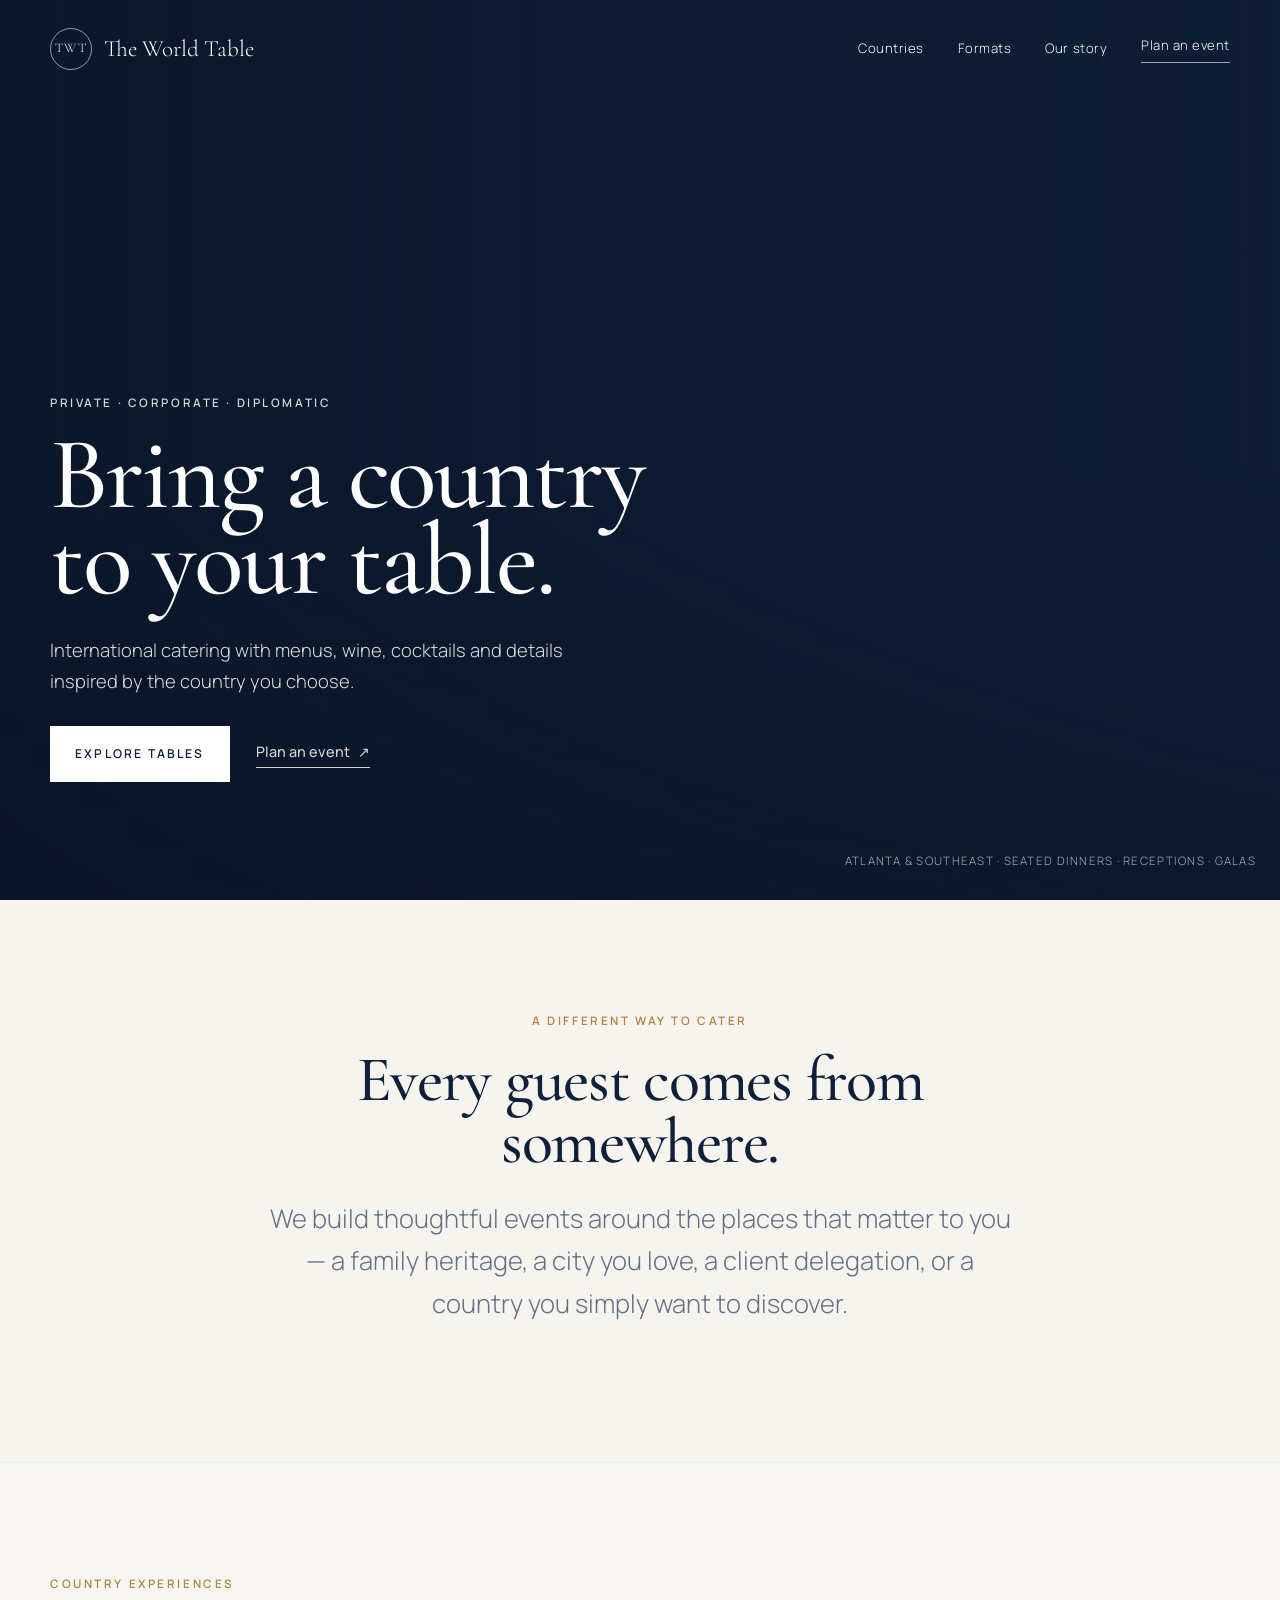
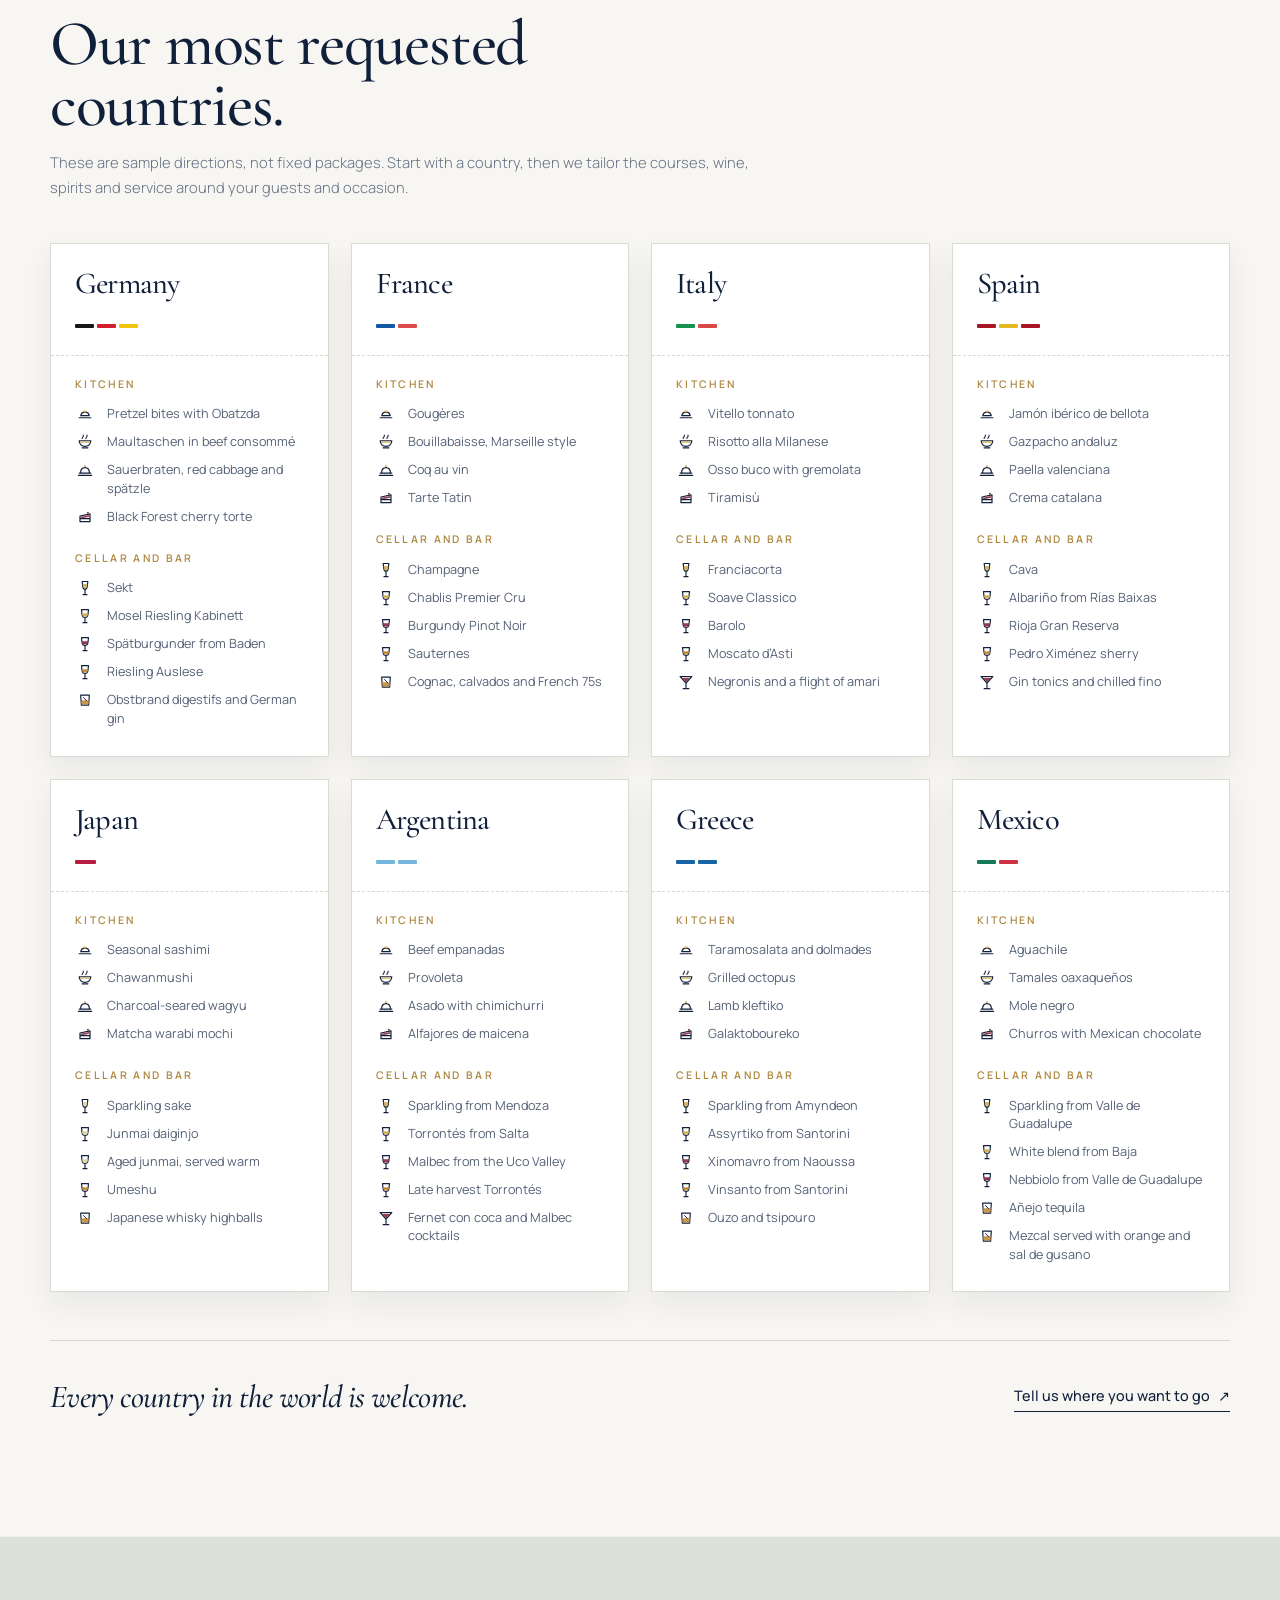
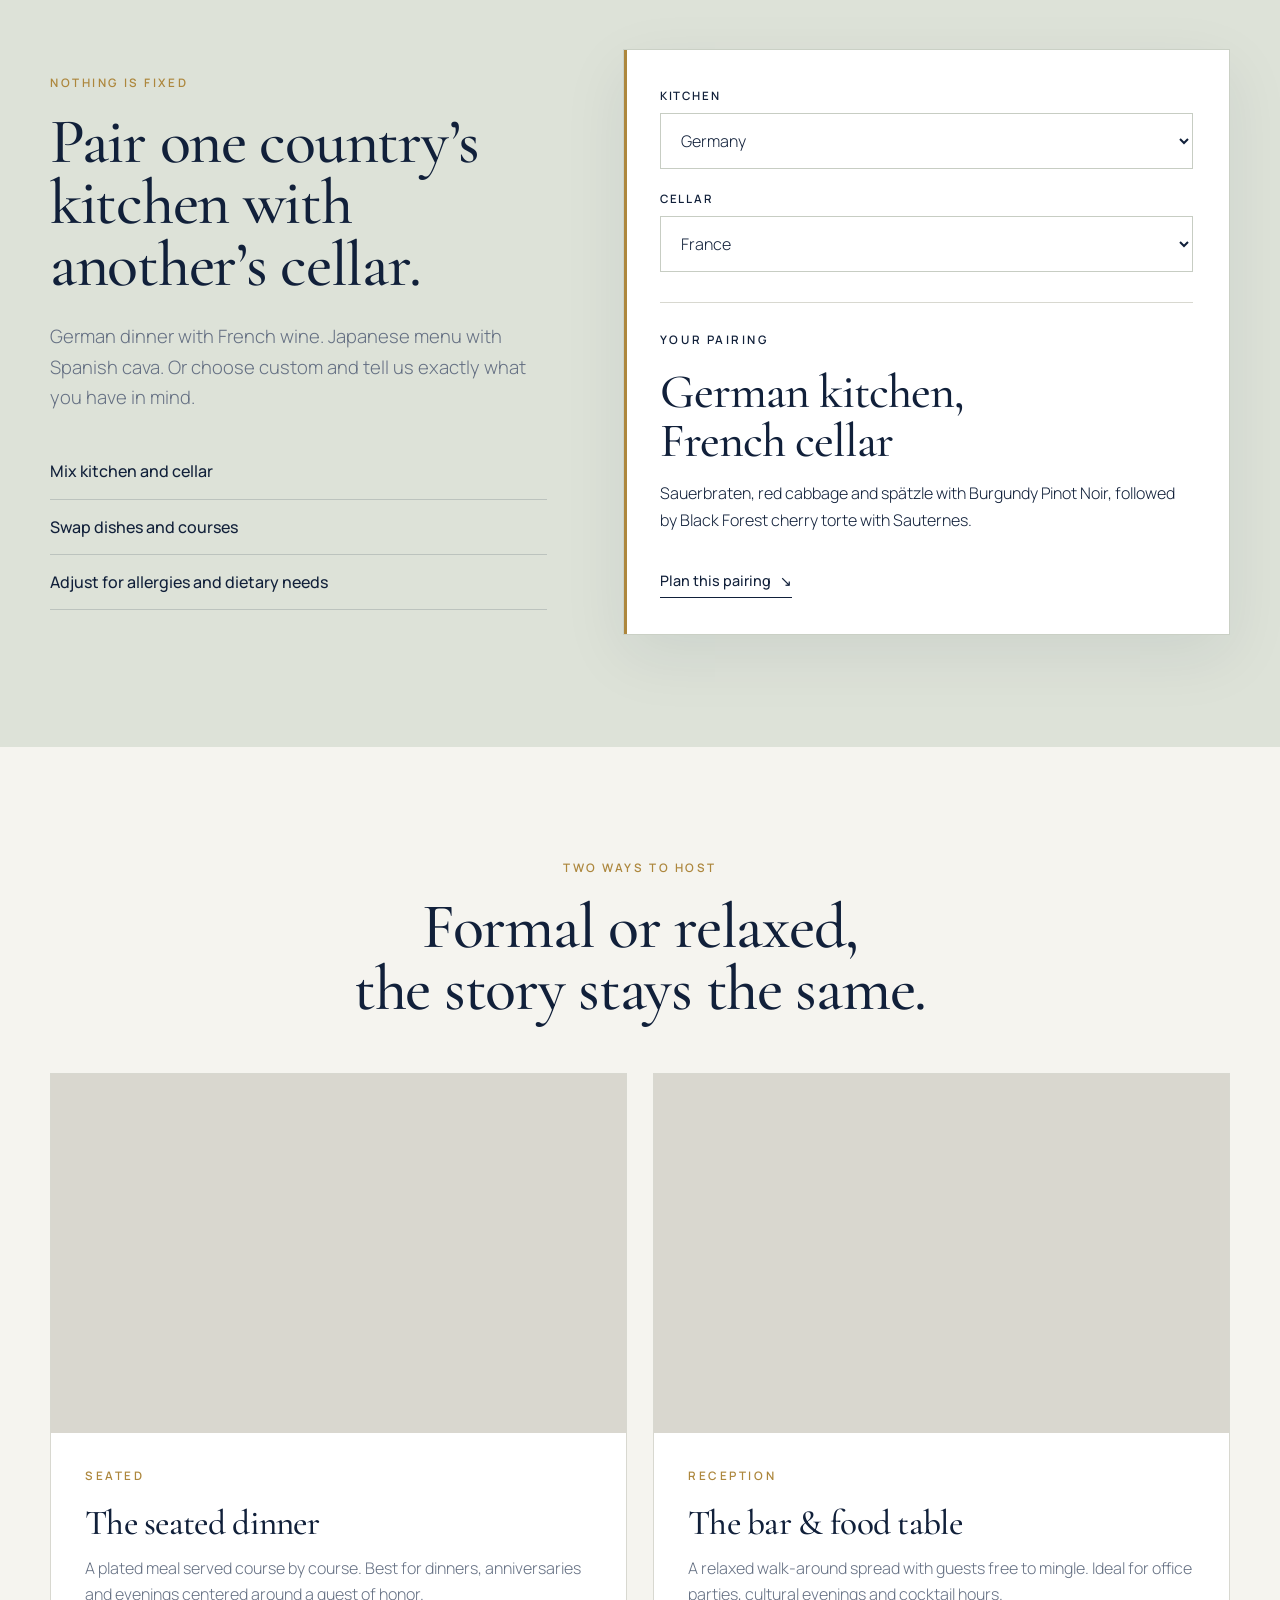
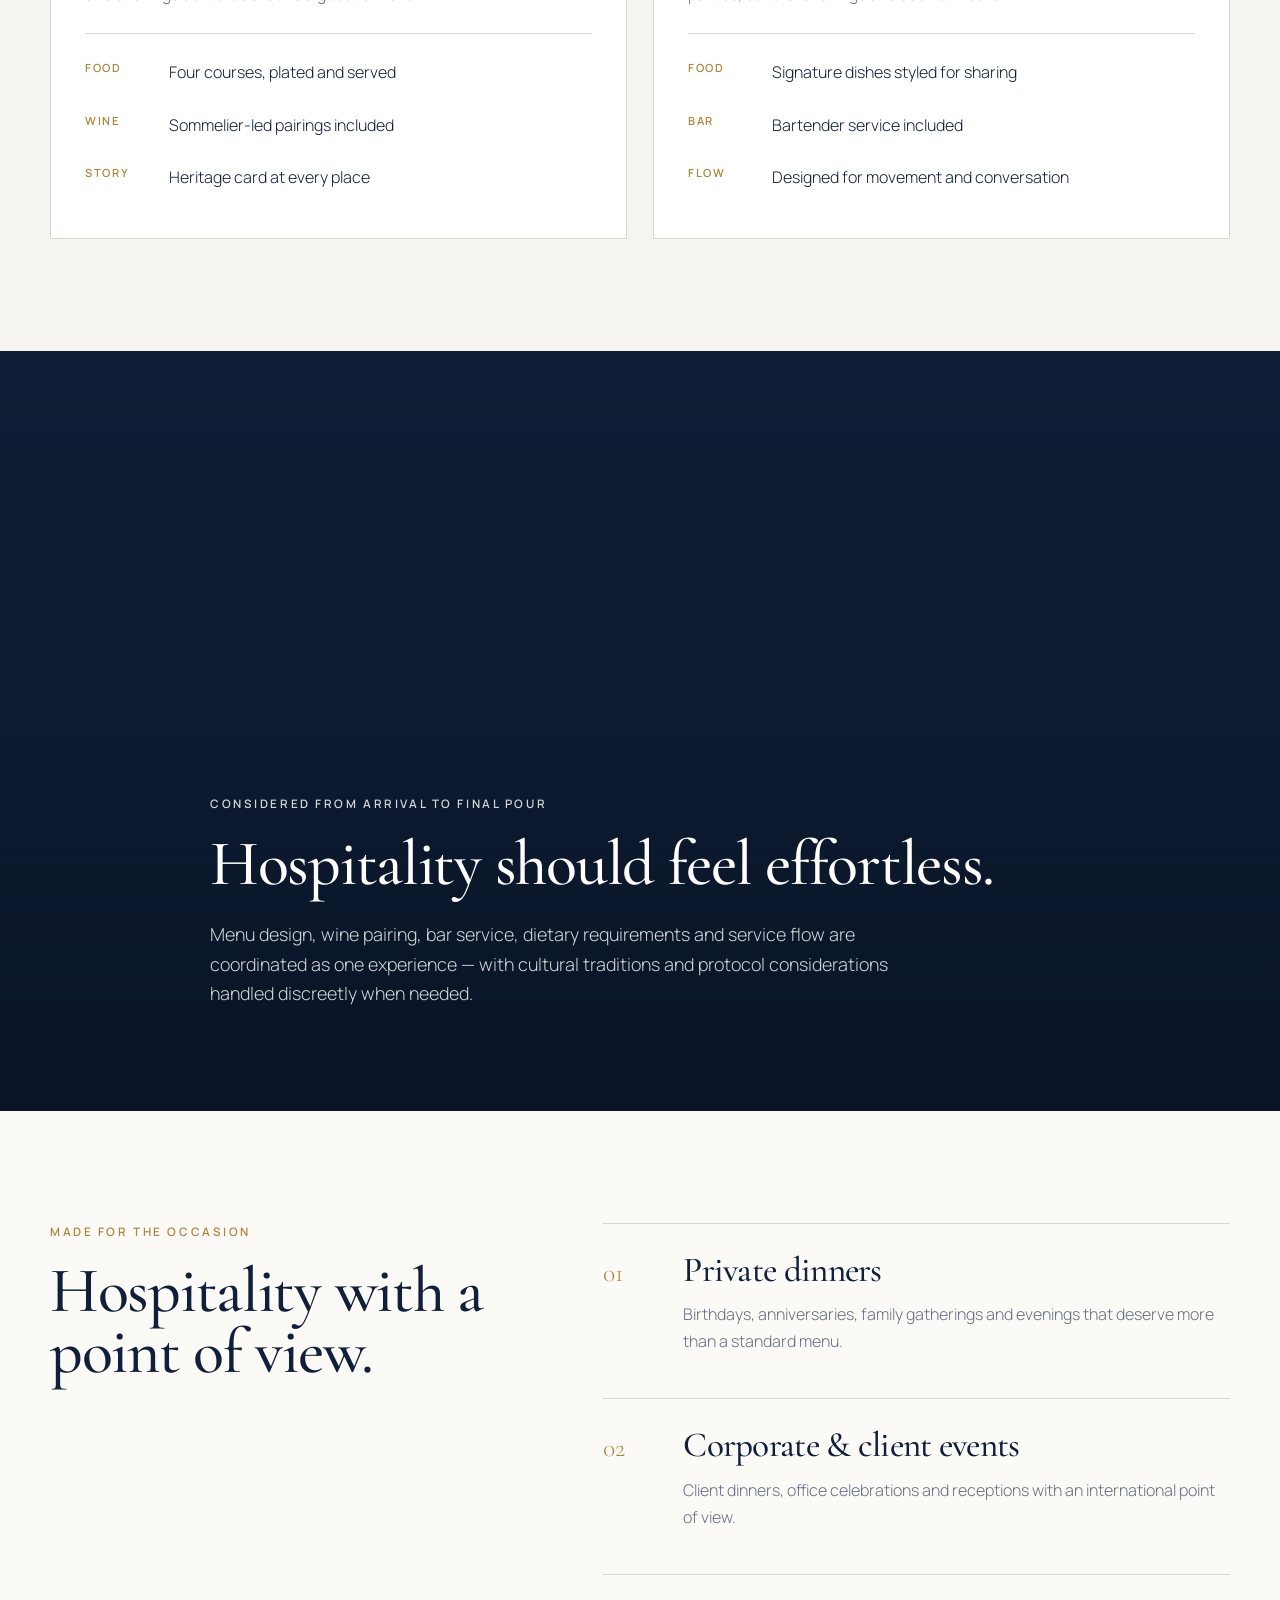
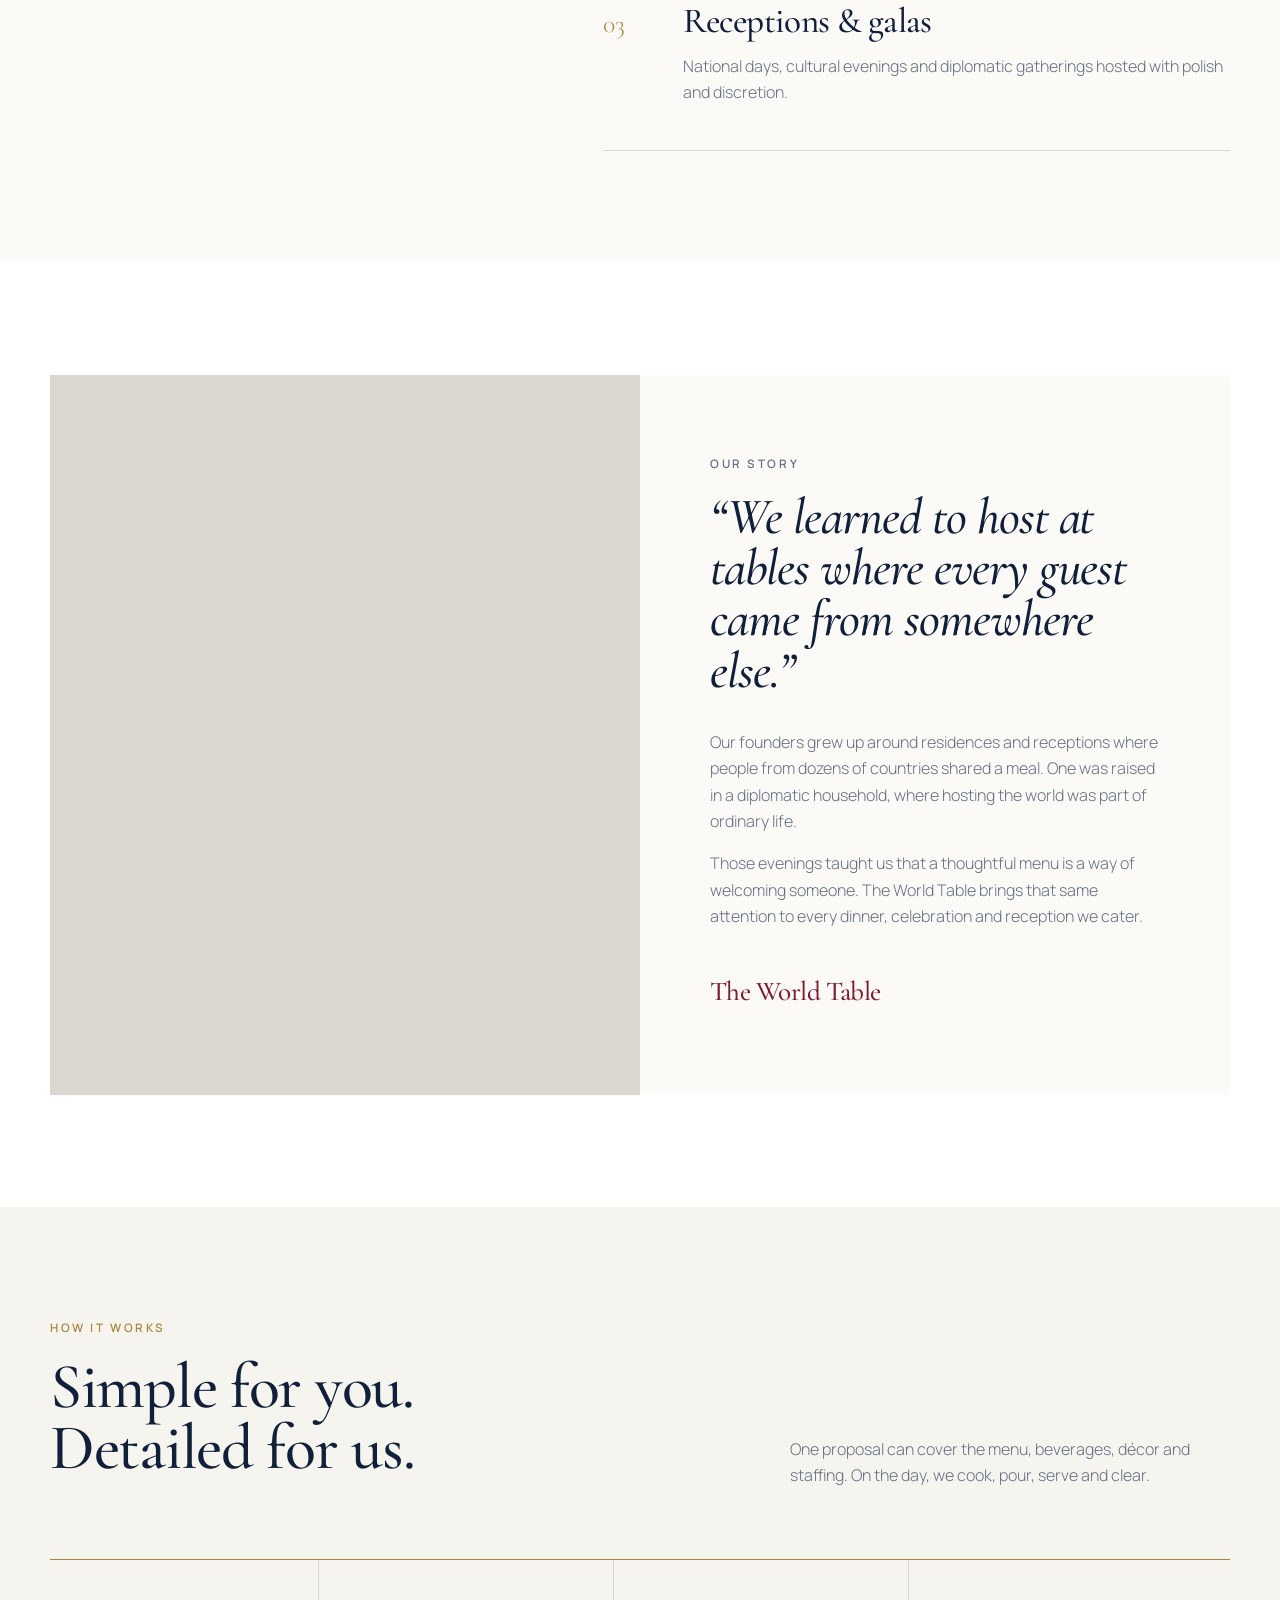
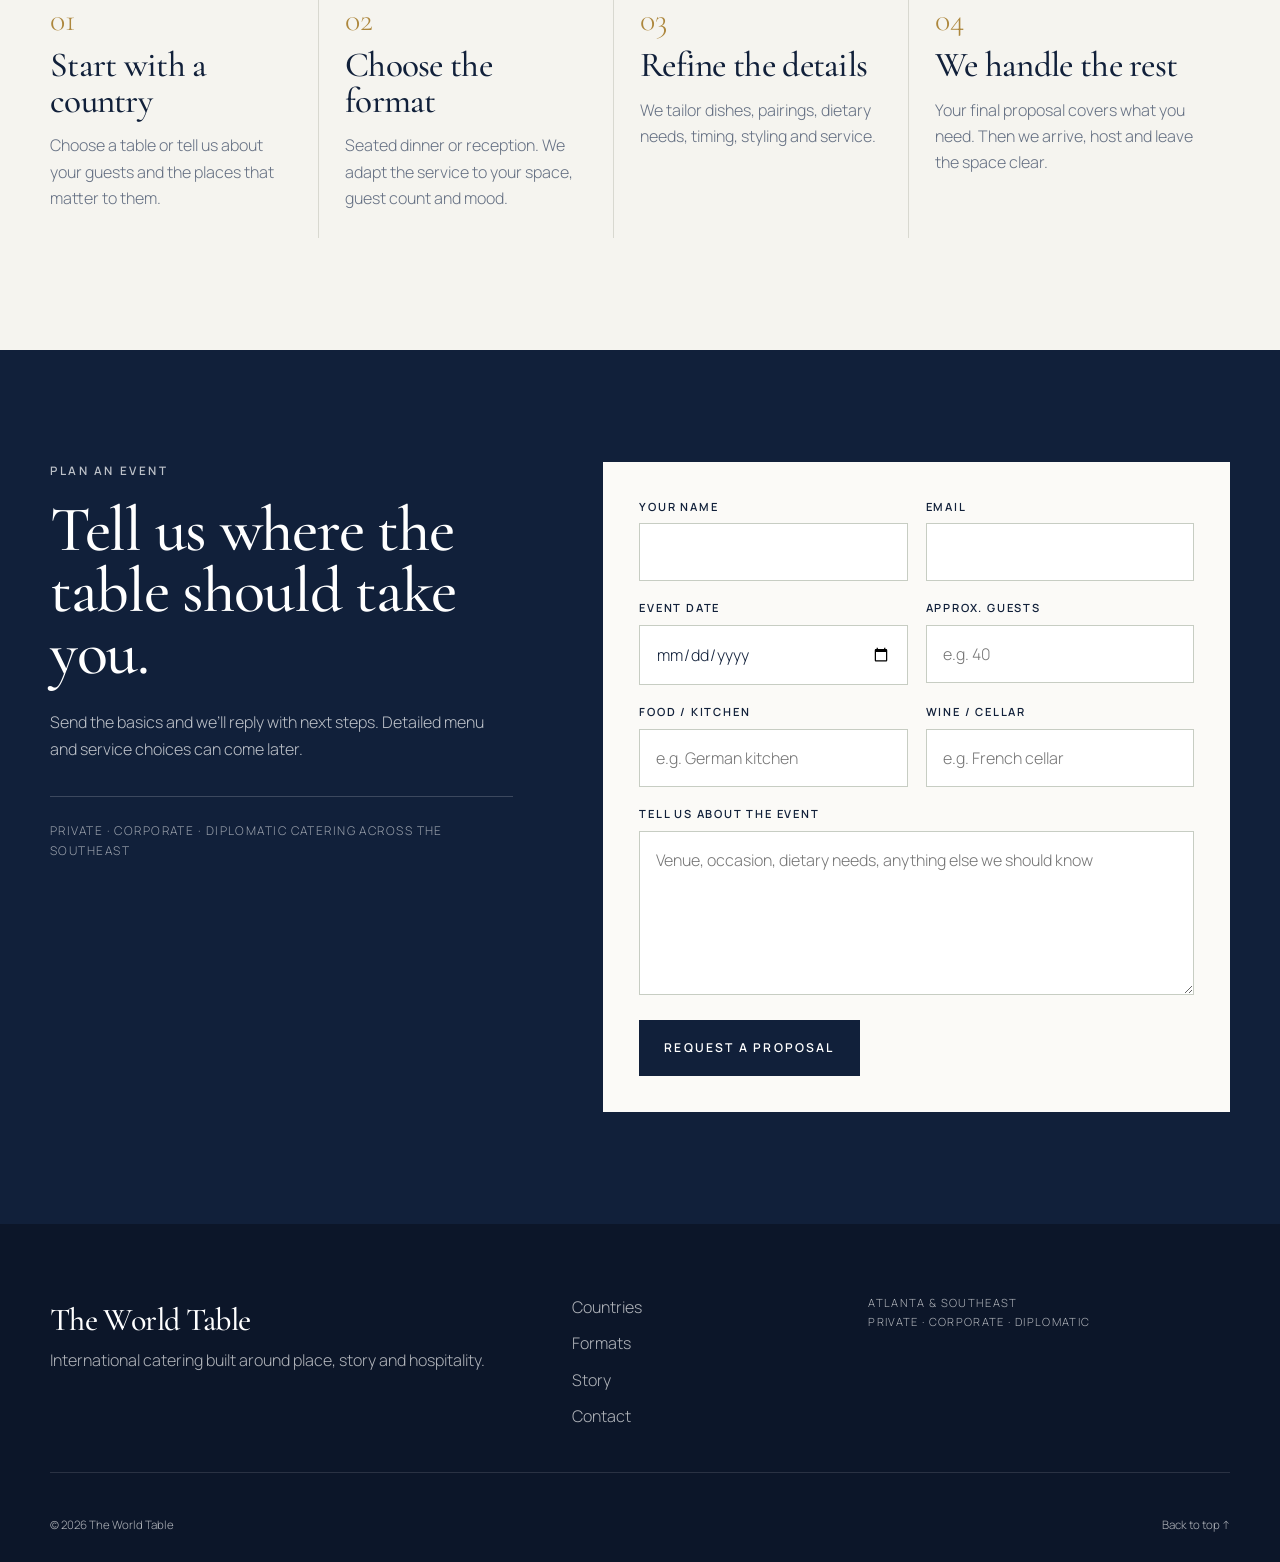
==== index_v6.html @ eff22a65 "Add files via upload" ====
<!doctype html>
<html lang="en">
<head>
  <meta charset="utf-8" />
  <meta name="viewport" content="width=device-width, initial-scale=1" />
  <meta name="description" content="The World Table — private, corporate and diplomatic catering inspired by countries around the world." />
  <title>The World Table — International Catering</title>
  <!-- Build: v6 -->
  <link rel="preconnect" href="https://fonts.googleapis.com">
  <link rel="preconnect" href="https://fonts.gstatic.com" crossorigin>
  <link href="https://fonts.googleapis.com/css2?family=Cormorant+Garamond:ital,wght@0,500;0,600;1,500&family=Manrope:wght@300;400;500;600&display=swap" rel="stylesheet">
  <link rel="stylesheet" href="styles_v6.css" />
</head>
<body>

  <svg class="icon-sprite" aria-hidden="true" focusable="false">
    <symbol id="icon-starter" viewBox="0 0 24 24">
      <path d="M5 16.5h14M7 14c.3-2.6 2.2-4.3 5-4.3s4.7 1.7 5 4.3H7Z" fill="none" stroke="currentColor" stroke-width="1.45" stroke-linecap="round" stroke-linejoin="round"/>
      <ellipse cx="12" cy="9" rx="2.2" ry="1.25" fill="var(--icon-accent,#c29a45)" stroke="none"/>
    </symbol>
    <symbol id="icon-bowl" viewBox="0 0 24 24">
      <path d="M5 10.5h14c-.4 4-3.2 6.7-7 6.7s-6.6-2.7-7-6.7ZM8.5 19h7" fill="none" stroke="currentColor" stroke-width="1.45" stroke-linecap="round" stroke-linejoin="round"/>
      <path d="M8.5 7.7c0-1 .8-1.5 1.25-2.15.45-.64.5-1.16.2-1.85M13 7.7c0-1 .8-1.5 1.25-2.15.45-.64.5-1.16.2-1.85" fill="none" stroke="currentColor" stroke-width="1.25" stroke-linecap="round"/>
      <path d="M6.3 11.2h11.4c-.22.8-.54 1.5-.94 2.08H7.24c-.4-.58-.72-1.28-.94-2.08Z" fill="var(--icon-accent,#d8b55b)" stroke="none" opacity=".72"/>
    </symbol>
    <symbol id="icon-cloche" viewBox="0 0 24 24">
      <path d="M5 15.7h14M6.7 15.7c0-3.9 2.1-6.6 5.3-6.6s5.3 2.7 5.3 6.6M4 18.4h16" fill="none" stroke="currentColor" stroke-width="1.45" stroke-linecap="round" stroke-linejoin="round"/>
      <circle cx="12" cy="7.1" r="1.15" fill="var(--icon-accent,#c29a45)" stroke="none"/>
    </symbol>
    <symbol id="icon-dessert" viewBox="0 0 24 24">
      <path d="M6 10.8 18 8.3v9.3H6v-6.8ZM6 14h12" fill="none" stroke="currentColor" stroke-width="1.45" stroke-linejoin="round"/>
      <path d="M7.2 11.7 16.8 9.7v2.1l-9.6 1.9v-2Z" fill="var(--icon-accent,#a8253d)" stroke="none" opacity=".9"/>
      <circle cx="15.5" cy="6.9" r="1.15" fill="var(--icon-accent,#a8253d)" stroke="none"/>
    </symbol>
    <symbol id="icon-flute" viewBox="0 0 24 24">
      <path d="M8.6 4.2h6.8l-.75 6.2c-.22 2-1.12 3.1-2.65 3.1s-2.43-1.1-2.65-3.1l-.75-6.2ZM12 13.5v5M9.6 20h4.8" fill="none" stroke="currentColor" stroke-width="1.4" stroke-linecap="round" stroke-linejoin="round"/>
      <path d="M9.2 7.2h5.6l-.42 3.1c-.18 1.35-.91 2.1-2.38 2.1s-2.2-.75-2.38-2.1l-.42-3.1Z" fill="var(--icon-accent,#ddb64e)" stroke="none" opacity=".9"/>
    </symbol>
    <symbol id="icon-wine" viewBox="0 0 24 24">
      <path d="M7.8 4.3h8.4l-.65 5.85c-.27 2.35-1.4 3.65-3.55 3.65s-3.28-1.3-3.55-3.65L7.8 4.3ZM12 13.8v5M9.6 20h4.8" fill="none" stroke="currentColor" stroke-width="1.4" stroke-linecap="round" stroke-linejoin="round"/>
      <path d="M8.5 8.8h7l-.15 1.32c-.2 1.74-1.02 2.62-3.35 2.62s-3.15-.88-3.35-2.62L8.5 8.8Z" fill="var(--icon-accent,#8a263d)" stroke="none" opacity=".93"/>
    </symbol>
    <symbol id="icon-cocktail" viewBox="0 0 24 24">
      <path d="M5 5.4h14l-7 7.8-7-7.8ZM12 13.2v5.4M8.6 20h6.8" fill="none" stroke="currentColor" stroke-width="1.4" stroke-linecap="round" stroke-linejoin="round"/>
      <path d="M7.4 7h9.2L12 12.05 7.4 7Z" fill="var(--icon-accent,#b54a34)" stroke="none" opacity=".9"/>
    </symbol>
    <symbol id="icon-tumbler" viewBox="0 0 24 24">
      <path d="M6.8 6.2h10.4l-.85 12H7.65l-.85-12Z" fill="none" stroke="currentColor" stroke-width="1.4" stroke-linejoin="round"/>
      <path d="M7.35 12.2h9.3l-.42 5.05H7.77l-.42-5.05Z" fill="var(--icon-accent,#bf7d2b)" stroke="none" opacity=".88"/>
      <path d="m10.2 9 3.8 4" fill="none" stroke="currentColor" stroke-width="1.1" stroke-linecap="round"/>
    </symbol>
  </svg>
  <header class="site-header" id="top">
    <a class="brand" href="#top" aria-label="The World Table home">
      <span class="brand-mark">TWT</span>
      <span class="brand-name">The World Table</span>
    </a>
    <button class="menu-toggle" aria-expanded="false" aria-controls="site-nav" aria-label="Open menu">
      <span></span><span></span>
    </button>
    <nav class="site-nav" id="site-nav">
      <a href="#experiences">Countries</a>
      <a href="#formats">Formats</a>
      <a href="#story">Our story</a>
      <a class="nav-cta" href="#inquire">Plan an event</a>
    </nav>
  </header>

  <main>
    <section class="hero">
      <div class="hero-media" role="img" aria-label="Elegant dinner table set for a private event"></div>
      <div class="hero-overlay"></div>
      <div class="hero-content container">
        <p class="eyebrow light">Private · Corporate · Diplomatic</p>
        <h1>Bring a country<br>to your table.</h1>
        <p class="hero-copy">International catering with menus, wine, cocktails and details inspired by the country you choose.</p>
        <div class="hero-actions">
          <a class="btn btn-light" href="#experiences">Explore tables</a>
          <a class="text-link light" href="#inquire">Plan an event <span>↗</span></a>
        </div>
      </div>
      <div class="hero-foot">Atlanta & Southeast · Seated dinners · Receptions · Galas</div>
    </section>

    <section class="intro section container narrow">
      <p class="kicker">A different way to cater</p>
      <h2>Every guest comes from somewhere.</h2>
      <p class="lead">We build thoughtful events around the places that matter to you — a family heritage, a city you love, a client delegation, or a country you simply want to discover.</p>
    </section>

    <section class="experiences section country-showcase" id="experiences">
      <div class="container country-menu-heading">
        <div>
          <p class="kicker">Country experiences</p>
          <h2>Our most requested countries.</h2>
          <p class="country-menu-intro">These are sample directions, not fixed packages. Start with a country, then we tailor the courses, wine, spirits and service around your guests and occasion.</p>
        </div>
      </div>

      <div class="country-scroll-hint container" aria-hidden="true">Swipe to explore sample tables <span>→</span></div>

      <div class="country-menu-grid">
        <article class="country-menu-card" data-country="Germany" role="button" tabindex="0" aria-label="Use Germany as the starting country">
          <header class="country-card-head">
            <h3>Germany</h3>
            <span class="flag-pips flag-germany" aria-hidden="true"><i></i><i></i><i></i></span>
          </header>
          <div class="country-card-body">
            <div class="menu-group">
              <p class="menu-label">Kitchen</p>
              <ul><li><svg class="menu-icon tone-gold" width="20" height="20" viewBox="0 0 24 24" aria-hidden="true"><use href="#icon-starter"></use></svg><span>Pretzel bites with Obatzda</span></li><li><svg class="menu-icon tone-gold" width="20" height="20" viewBox="0 0 24 24" aria-hidden="true"><use href="#icon-bowl"></use></svg><span>Maultaschen in beef consommé</span></li><li><svg class="menu-icon tone-gold" width="20" height="20" viewBox="0 0 24 24" aria-hidden="true"><use href="#icon-cloche"></use></svg><span>Sauerbraten, red cabbage and spätzle</span></li><li><svg class="menu-icon tone-red" width="20" height="20" viewBox="0 0 24 24" aria-hidden="true"><use href="#icon-dessert"></use></svg><span>Black Forest cherry torte</span></li></ul>
            </div>
            <div class="menu-group cellar-group">
              <p class="menu-label">Cellar and bar</p>
              <ul><li><svg class="menu-icon tone-gold" width="20" height="20" viewBox="0 0 24 24" aria-hidden="true"><use href="#icon-flute"></use></svg><span>Sekt</span></li><li><svg class="menu-icon tone-gold" width="20" height="20" viewBox="0 0 24 24" aria-hidden="true"><use href="#icon-wine"></use></svg><span>Mosel Riesling Kabinett</span></li><li><svg class="menu-icon tone-red" width="20" height="20" viewBox="0 0 24 24" aria-hidden="true"><use href="#icon-wine"></use></svg><span>Spätburgunder from Baden</span></li><li><svg class="menu-icon tone-amber" width="20" height="20" viewBox="0 0 24 24" aria-hidden="true"><use href="#icon-wine"></use></svg><span>Riesling Auslese</span></li><li><svg class="menu-icon tone-amber" width="20" height="20" viewBox="0 0 24 24" aria-hidden="true"><use href="#icon-tumbler"></use></svg><span>Obstbrand digestifs and German gin</span></li></ul>
            </div>
          </div>
        </article>
        <article class="country-menu-card" data-country="France" role="button" tabindex="0" aria-label="Use France as the starting country">
          <header class="country-card-head">
            <h3>France</h3>
            <span class="flag-pips flag-france" aria-hidden="true"><i></i><i></i></span>
          </header>
          <div class="country-card-body">
            <div class="menu-group">
              <p class="menu-label">Kitchen</p>
              <ul><li><svg class="menu-icon tone-gold" width="20" height="20" viewBox="0 0 24 24" aria-hidden="true"><use href="#icon-starter"></use></svg><span>Gougères</span></li><li><svg class="menu-icon tone-gold" width="20" height="20" viewBox="0 0 24 24" aria-hidden="true"><use href="#icon-bowl"></use></svg><span>Bouillabaisse, Marseille style</span></li><li><svg class="menu-icon tone-gold" width="20" height="20" viewBox="0 0 24 24" aria-hidden="true"><use href="#icon-cloche"></use></svg><span>Coq au vin</span></li><li><svg class="menu-icon tone-red" width="20" height="20" viewBox="0 0 24 24" aria-hidden="true"><use href="#icon-dessert"></use></svg><span>Tarte Tatin</span></li></ul>
            </div>
            <div class="menu-group cellar-group">
              <p class="menu-label">Cellar and bar</p>
              <ul><li><svg class="menu-icon tone-gold" width="20" height="20" viewBox="0 0 24 24" aria-hidden="true"><use href="#icon-flute"></use></svg><span>Champagne</span></li><li><svg class="menu-icon tone-gold" width="20" height="20" viewBox="0 0 24 24" aria-hidden="true"><use href="#icon-wine"></use></svg><span>Chablis Premier Cru</span></li><li><svg class="menu-icon tone-red" width="20" height="20" viewBox="0 0 24 24" aria-hidden="true"><use href="#icon-wine"></use></svg><span>Burgundy Pinot Noir</span></li><li><svg class="menu-icon tone-amber" width="20" height="20" viewBox="0 0 24 24" aria-hidden="true"><use href="#icon-wine"></use></svg><span>Sauternes</span></li><li><svg class="menu-icon tone-amber" width="20" height="20" viewBox="0 0 24 24" aria-hidden="true"><use href="#icon-tumbler"></use></svg><span>Cognac, calvados and French 75s</span></li></ul>
            </div>
          </div>
        </article>
        <article class="country-menu-card" data-country="Italy" role="button" tabindex="0" aria-label="Use Italy as the starting country">
          <header class="country-card-head">
            <h3>Italy</h3>
            <span class="flag-pips flag-italy" aria-hidden="true"><i></i><i></i></span>
          </header>
          <div class="country-card-body">
            <div class="menu-group">
              <p class="menu-label">Kitchen</p>
              <ul><li><svg class="menu-icon tone-gold" width="20" height="20" viewBox="0 0 24 24" aria-hidden="true"><use href="#icon-starter"></use></svg><span>Vitello tonnato</span></li><li><svg class="menu-icon tone-gold" width="20" height="20" viewBox="0 0 24 24" aria-hidden="true"><use href="#icon-bowl"></use></svg><span>Risotto alla Milanese</span></li><li><svg class="menu-icon tone-gold" width="20" height="20" viewBox="0 0 24 24" aria-hidden="true"><use href="#icon-cloche"></use></svg><span>Osso buco with gremolata</span></li><li><svg class="menu-icon tone-red" width="20" height="20" viewBox="0 0 24 24" aria-hidden="true"><use href="#icon-dessert"></use></svg><span>Tiramisù</span></li></ul>
            </div>
            <div class="menu-group cellar-group">
              <p class="menu-label">Cellar and bar</p>
              <ul><li><svg class="menu-icon tone-gold" width="20" height="20" viewBox="0 0 24 24" aria-hidden="true"><use href="#icon-flute"></use></svg><span>Franciacorta</span></li><li><svg class="menu-icon tone-gold" width="20" height="20" viewBox="0 0 24 24" aria-hidden="true"><use href="#icon-wine"></use></svg><span>Soave Classico</span></li><li><svg class="menu-icon tone-red" width="20" height="20" viewBox="0 0 24 24" aria-hidden="true"><use href="#icon-wine"></use></svg><span>Barolo</span></li><li><svg class="menu-icon tone-amber" width="20" height="20" viewBox="0 0 24 24" aria-hidden="true"><use href="#icon-wine"></use></svg><span>Moscato d’Asti</span></li><li><svg class="menu-icon tone-red" width="20" height="20" viewBox="0 0 24 24" aria-hidden="true"><use href="#icon-cocktail"></use></svg><span>Negronis and a flight of amari</span></li></ul>
            </div>
          </div>
        </article>
        <article class="country-menu-card" data-country="Spain" role="button" tabindex="0" aria-label="Use Spain as the starting country">
          <header class="country-card-head">
            <h3>Spain</h3>
            <span class="flag-pips flag-spain" aria-hidden="true"><i></i><i></i><i></i></span>
          </header>
          <div class="country-card-body">
            <div class="menu-group">
              <p class="menu-label">Kitchen</p>
              <ul><li><svg class="menu-icon tone-gold" width="20" height="20" viewBox="0 0 24 24" aria-hidden="true"><use href="#icon-starter"></use></svg><span>Jamón ibérico de bellota</span></li><li><svg class="menu-icon tone-gold" width="20" height="20" viewBox="0 0 24 24" aria-hidden="true"><use href="#icon-bowl"></use></svg><span>Gazpacho andaluz</span></li><li><svg class="menu-icon tone-gold" width="20" height="20" viewBox="0 0 24 24" aria-hidden="true"><use href="#icon-cloche"></use></svg><span>Paella valenciana</span></li><li><svg class="menu-icon tone-red" width="20" height="20" viewBox="0 0 24 24" aria-hidden="true"><use href="#icon-dessert"></use></svg><span>Crema catalana</span></li></ul>
            </div>
            <div class="menu-group cellar-group">
              <p class="menu-label">Cellar and bar</p>
              <ul><li><svg class="menu-icon tone-gold" width="20" height="20" viewBox="0 0 24 24" aria-hidden="true"><use href="#icon-flute"></use></svg><span>Cava</span></li><li><svg class="menu-icon tone-gold" width="20" height="20" viewBox="0 0 24 24" aria-hidden="true"><use href="#icon-wine"></use></svg><span>Albariño from Rías Baixas</span></li><li><svg class="menu-icon tone-red" width="20" height="20" viewBox="0 0 24 24" aria-hidden="true"><use href="#icon-wine"></use></svg><span>Rioja Gran Reserva</span></li><li><svg class="menu-icon tone-amber" width="20" height="20" viewBox="0 0 24 24" aria-hidden="true"><use href="#icon-wine"></use></svg><span>Pedro Ximénez sherry</span></li><li><svg class="menu-icon tone-red" width="20" height="20" viewBox="0 0 24 24" aria-hidden="true"><use href="#icon-cocktail"></use></svg><span>Gin tonics and chilled fino</span></li></ul>
            </div>
          </div>
        </article>
        <article class="country-menu-card" data-country="Japan" role="button" tabindex="0" aria-label="Use Japan as the starting country">
          <header class="country-card-head">
            <h3>Japan</h3>
            <span class="flag-pips flag-japan" aria-hidden="true"><i></i></span>
          </header>
          <div class="country-card-body">
            <div class="menu-group">
              <p class="menu-label">Kitchen</p>
              <ul><li><svg class="menu-icon tone-gold" width="20" height="20" viewBox="0 0 24 24" aria-hidden="true"><use href="#icon-starter"></use></svg><span>Seasonal sashimi</span></li><li><svg class="menu-icon tone-gold" width="20" height="20" viewBox="0 0 24 24" aria-hidden="true"><use href="#icon-bowl"></use></svg><span>Chawanmushi</span></li><li><svg class="menu-icon tone-gold" width="20" height="20" viewBox="0 0 24 24" aria-hidden="true"><use href="#icon-cloche"></use></svg><span>Charcoal-seared wagyu</span></li><li><svg class="menu-icon tone-red" width="20" height="20" viewBox="0 0 24 24" aria-hidden="true"><use href="#icon-dessert"></use></svg><span>Matcha warabi mochi</span></li></ul>
            </div>
            <div class="menu-group cellar-group">
              <p class="menu-label">Cellar and bar</p>
              <ul><li><svg class="menu-icon tone-pale" width="20" height="20" viewBox="0 0 24 24" aria-hidden="true"><use href="#icon-flute"></use></svg><span>Sparkling sake</span></li><li><svg class="menu-icon tone-pale" width="20" height="20" viewBox="0 0 24 24" aria-hidden="true"><use href="#icon-wine"></use></svg><span>Junmai daiginjo</span></li><li><svg class="menu-icon tone-pale" width="20" height="20" viewBox="0 0 24 24" aria-hidden="true"><use href="#icon-wine"></use></svg><span>Aged junmai, served warm</span></li><li><svg class="menu-icon tone-amber" width="20" height="20" viewBox="0 0 24 24" aria-hidden="true"><use href="#icon-wine"></use></svg><span>Umeshu</span></li><li><svg class="menu-icon tone-amber" width="20" height="20" viewBox="0 0 24 24" aria-hidden="true"><use href="#icon-tumbler"></use></svg><span>Japanese whisky highballs</span></li></ul>
            </div>
          </div>
        </article>
        <article class="country-menu-card" data-country="Argentina" role="button" tabindex="0" aria-label="Use Argentina as the starting country">
          <header class="country-card-head">
            <h3>Argentina</h3>
            <span class="flag-pips flag-argentina" aria-hidden="true"><i></i><i></i></span>
          </header>
          <div class="country-card-body">
            <div class="menu-group">
              <p class="menu-label">Kitchen</p>
              <ul><li><svg class="menu-icon tone-gold" width="20" height="20" viewBox="0 0 24 24" aria-hidden="true"><use href="#icon-starter"></use></svg><span>Beef empanadas</span></li><li><svg class="menu-icon tone-gold" width="20" height="20" viewBox="0 0 24 24" aria-hidden="true"><use href="#icon-bowl"></use></svg><span>Provoleta</span></li><li><svg class="menu-icon tone-gold" width="20" height="20" viewBox="0 0 24 24" aria-hidden="true"><use href="#icon-cloche"></use></svg><span>Asado with chimichurri</span></li><li><svg class="menu-icon tone-red" width="20" height="20" viewBox="0 0 24 24" aria-hidden="true"><use href="#icon-dessert"></use></svg><span>Alfajores de maicena</span></li></ul>
            </div>
            <div class="menu-group cellar-group">
              <p class="menu-label">Cellar and bar</p>
              <ul><li><svg class="menu-icon tone-gold" width="20" height="20" viewBox="0 0 24 24" aria-hidden="true"><use href="#icon-flute"></use></svg><span>Sparkling from Mendoza</span></li><li><svg class="menu-icon tone-gold" width="20" height="20" viewBox="0 0 24 24" aria-hidden="true"><use href="#icon-wine"></use></svg><span>Torrontés from Salta</span></li><li><svg class="menu-icon tone-red" width="20" height="20" viewBox="0 0 24 24" aria-hidden="true"><use href="#icon-wine"></use></svg><span>Malbec from the Uco Valley</span></li><li><svg class="menu-icon tone-amber" width="20" height="20" viewBox="0 0 24 24" aria-hidden="true"><use href="#icon-wine"></use></svg><span>Late harvest Torrontés</span></li><li><svg class="menu-icon tone-red" width="20" height="20" viewBox="0 0 24 24" aria-hidden="true"><use href="#icon-cocktail"></use></svg><span>Fernet con coca and Malbec cocktails</span></li></ul>
            </div>
          </div>
        </article>
        <article class="country-menu-card" data-country="Greece" role="button" tabindex="0" aria-label="Use Greece as the starting country">
          <header class="country-card-head">
            <h3>Greece</h3>
            <span class="flag-pips flag-greece" aria-hidden="true"><i></i><i></i></span>
          </header>
          <div class="country-card-body">
            <div class="menu-group">
              <p class="menu-label">Kitchen</p>
              <ul><li><svg class="menu-icon tone-gold" width="20" height="20" viewBox="0 0 24 24" aria-hidden="true"><use href="#icon-starter"></use></svg><span>Taramosalata and dolmades</span></li><li><svg class="menu-icon tone-gold" width="20" height="20" viewBox="0 0 24 24" aria-hidden="true"><use href="#icon-bowl"></use></svg><span>Grilled octopus</span></li><li><svg class="menu-icon tone-gold" width="20" height="20" viewBox="0 0 24 24" aria-hidden="true"><use href="#icon-cloche"></use></svg><span>Lamb kleftiko</span></li><li><svg class="menu-icon tone-red" width="20" height="20" viewBox="0 0 24 24" aria-hidden="true"><use href="#icon-dessert"></use></svg><span>Galaktoboureko</span></li></ul>
            </div>
            <div class="menu-group cellar-group">
              <p class="menu-label">Cellar and bar</p>
              <ul><li><svg class="menu-icon tone-gold" width="20" height="20" viewBox="0 0 24 24" aria-hidden="true"><use href="#icon-flute"></use></svg><span>Sparkling from Amyndeon</span></li><li><svg class="menu-icon tone-gold" width="20" height="20" viewBox="0 0 24 24" aria-hidden="true"><use href="#icon-wine"></use></svg><span>Assyrtiko from Santorini</span></li><li><svg class="menu-icon tone-red" width="20" height="20" viewBox="0 0 24 24" aria-hidden="true"><use href="#icon-wine"></use></svg><span>Xinomavro from Naoussa</span></li><li><svg class="menu-icon tone-amber" width="20" height="20" viewBox="0 0 24 24" aria-hidden="true"><use href="#icon-wine"></use></svg><span>Vinsanto from Santorini</span></li><li><svg class="menu-icon tone-amber" width="20" height="20" viewBox="0 0 24 24" aria-hidden="true"><use href="#icon-tumbler"></use></svg><span>Ouzo and tsipouro</span></li></ul>
            </div>
          </div>
        </article>
        <article class="country-menu-card" data-country="Mexico" role="button" tabindex="0" aria-label="Use Mexico as the starting country">
          <header class="country-card-head">
            <h3>Mexico</h3>
            <span class="flag-pips flag-mexico" aria-hidden="true"><i></i><i></i></span>
          </header>
          <div class="country-card-body">
            <div class="menu-group">
              <p class="menu-label">Kitchen</p>
              <ul><li><svg class="menu-icon tone-gold" width="20" height="20" viewBox="0 0 24 24" aria-hidden="true"><use href="#icon-starter"></use></svg><span>Aguachile</span></li><li><svg class="menu-icon tone-gold" width="20" height="20" viewBox="0 0 24 24" aria-hidden="true"><use href="#icon-bowl"></use></svg><span>Tamales oaxaqueños</span></li><li><svg class="menu-icon tone-gold" width="20" height="20" viewBox="0 0 24 24" aria-hidden="true"><use href="#icon-cloche"></use></svg><span>Mole negro</span></li><li><svg class="menu-icon tone-red" width="20" height="20" viewBox="0 0 24 24" aria-hidden="true"><use href="#icon-dessert"></use></svg><span>Churros with Mexican chocolate</span></li></ul>
            </div>
            <div class="menu-group cellar-group">
              <p class="menu-label">Cellar and bar</p>
              <ul><li><svg class="menu-icon tone-gold" width="20" height="20" viewBox="0 0 24 24" aria-hidden="true"><use href="#icon-flute"></use></svg><span>Sparkling from Valle de Guadalupe</span></li><li><svg class="menu-icon tone-gold" width="20" height="20" viewBox="0 0 24 24" aria-hidden="true"><use href="#icon-wine"></use></svg><span>White blend from Baja</span></li><li><svg class="menu-icon tone-red" width="20" height="20" viewBox="0 0 24 24" aria-hidden="true"><use href="#icon-wine"></use></svg><span>Nebbiolo from Valle de Guadalupe</span></li><li><svg class="menu-icon tone-amber" width="20" height="20" viewBox="0 0 24 24" aria-hidden="true"><use href="#icon-tumbler"></use></svg><span>Añejo tequila</span></li><li><svg class="menu-icon tone-amber" width="20" height="20" viewBox="0 0 24 24" aria-hidden="true"><use href="#icon-tumbler"></use></svg><span>Mezcal served with orange and sal de gusano</span></li></ul>
            </div>
          </div>
        </article>
      </div>

      <div class="all-countries container">
        <p class="script">Every country in the world is welcome.</p>
        <a href="#inquire" class="text-link">Tell us where you want to go <span>↗</span></a>
      </div>
    </section>

    <section class="pairing section" id="pairings">
      <div class="container pairing-layout">
        <div class="pairing-copy">
          <p class="kicker">Nothing is fixed</p>
          <h2>Pair one country’s kitchen with another’s cellar.</h2>
          <p class="lead-sm">German dinner with French wine. Japanese menu with Spanish cava. Or choose custom and tell us exactly what you have in mind.</p>
          <ul class="check-list">
            <li>Mix kitchen and cellar</li>
            <li>Swap dishes and courses</li>
            <li>Adjust for allergies and dietary needs</li>
          </ul>
        </div>

        <div class="pairing-card" aria-live="polite">
          <div class="selector-row">
            <label for="kitchen">Kitchen</label>
            <select id="kitchen">
              <option value="Germany">Germany</option>
              <option value="France">France</option>
              <option value="Italy">Italy</option>
              <option value="Spain">Spain</option>
              <option value="Japan">Japan</option>
              <option value="Argentina">Argentina</option>
              <option value="Greece">Greece</option>
              <option value="Mexico">Mexico</option>
              <option value="Custom">Custom</option>
            </select>
          </div>
          <div class="selector-row">
            <label for="cellar">Cellar</label>
            <select id="cellar">
              <option value="France">France</option>
              <option value="Germany">Germany</option>
              <option value="Italy">Italy</option>
              <option value="Spain">Spain</option>
              <option value="Japan">Japan</option>
              <option value="Argentina">Argentina</option>
              <option value="Greece">Greece</option>
              <option value="Mexico">Mexico</option>
              <option value="Custom">Custom</option>
            </select>
          </div>
          <div class="pairing-result">
            <p class="eyebrow">Your pairing</p>
            <h3><span id="kitchen-name">German</span> kitchen,<br><span id="cellar-name">French</span> cellar</h3>
            <p id="pairing-copy">Sauerbraten, red cabbage and spätzle with Burgundy Pinot Noir, followed by Black Forest cherry torte with Sauternes.</p>
            <button class="pairing-plan-btn" id="plan-pairing" type="button">Plan this pairing <span>↘</span></button>
          </div>
        </div>
      </div>
    </section>

    <section class="formats section" id="formats">
      <div class="container section-heading center-heading">
        <p class="kicker">Two ways to host</p>
        <h2>Formal or relaxed,<br>the story stays the same.</h2>
      </div>

      <div class="format-grid container">
        <article class="format-card seated">
          <div class="format-photo" role="img" aria-label="Formal seated dinner"></div>
          <div class="format-content">
            <p class="eyebrow">Seated</p>
            <h3>The seated dinner</h3>
            <p>A plated meal served course by course. Best for dinners, anniversaries and evenings centered around a guest of honor.</p>
            <dl>
              <div><dt>Food</dt><dd>Four courses, plated and served</dd></div>
              <div><dt>Wine</dt><dd>Sommelier-led pairings included</dd></div>
              <div><dt>Story</dt><dd>Heritage card at every place</dd></div>
            </dl>
          </div>
        </article>

        <article class="format-card reception">
          <div class="format-photo" role="img" aria-label="Relaxed cocktail reception"></div>
          <div class="format-content">
            <p class="eyebrow">Reception</p>
            <h3>The bar & food table</h3>
            <p>A relaxed walk-around spread with guests free to mingle. Ideal for office parties, cultural evenings and cocktail hours.</p>
            <dl>
              <div><dt>Food</dt><dd>Signature dishes styled for sharing</dd></div>
              <div><dt>Bar</dt><dd>Bartender service included</dd></div>
              <div><dt>Flow</dt><dd>Designed for movement and conversation</dd></div>
            </dl>
          </div>
        </article>
      </div>
    </section>

    <section class="atmosphere" aria-label="The World Table hospitality experience">
      <div class="atmosphere-media" role="img" aria-label="Elegant candlelit table prepared for an intimate dinner"></div>
      <div class="atmosphere-overlay"></div>
      <div class="container atmosphere-content">
        <p class="kicker light">Considered from arrival to final pour</p>
        <h2>Hospitality should feel effortless.</h2>
        <p>Menu design, wine pairing, bar service, dietary requirements and service flow are coordinated as one experience — with cultural traditions and protocol considerations handled discreetly when needed.</p>
      </div>
    </section>

    <section class="occasions section">
      <div class="container occasions-layout">
        <div>
          <p class="kicker">Made for the occasion</p>
          <h2>Hospitality with a point of view.</h2>
        </div>
        <div class="occasion-list">
          <article><span>01</span><div><h3>Private dinners</h3><p>Birthdays, anniversaries, family gatherings and evenings that deserve more than a standard menu.</p></div></article>
          <article><span>02</span><div><h3>Corporate & client events</h3><p>Client dinners, office celebrations and receptions with an international point of view.</p></div></article>
          <article><span>03</span><div><h3>Receptions & galas</h3><p>National days, cultural evenings and diplomatic gatherings hosted with polish and discretion.</p></div></article>
        </div>
      </div>
    </section>

    <section class="story section" id="story">
      <div class="container story-layout">
        <div class="story-image" role="img" aria-label="Formal international reception table"></div>
        <div class="story-copy">
          <p class="kicker">Our story</p>
          <blockquote>“We learned to host at tables where every guest came from somewhere else.”</blockquote>
          <p>Our founders grew up around residences and receptions where people from dozens of countries shared a meal. One was raised in a diplomatic household, where hosting the world was part of ordinary life.</p>
          <p>Those evenings taught us that a thoughtful menu is a way of welcoming someone. The World Table brings that same attention to every dinner, celebration and reception we cater.</p>
          <div class="signature">The World Table</div>
        </div>
      </div>
    </section>

    <section class="process section">
      <div class="container section-heading split-heading">
        <div>
          <p class="kicker">How it works</p>
          <h2>Simple for you.<br>Detailed for us.</h2>
        </div>
        <p>One proposal can cover the menu, beverages, décor and staffing. On the day, we cook, pour, serve and clear.</p>
      </div>
      <div class="process-grid container">
        <article><span>01</span><h3>Start with a country</h3><p>Choose a table or tell us about your guests and the places that matter to them.</p></article>
        <article><span>02</span><h3>Choose the format</h3><p>Seated dinner or reception. We adapt the service to your space, guest count and mood.</p></article>
        <article><span>03</span><h3>Refine the details</h3><p>We tailor dishes, pairings, dietary needs, timing, styling and service.</p></article>
        <article><span>04</span><h3>We handle the rest</h3><p>Your final proposal covers what you need. Then we arrive, host and leave the space clear.</p></article>
      </div>
    </section>

    <section class="inquire section" id="inquire">
      <div class="container inquire-layout">
        <div class="inquire-copy">
          <p class="kicker light">Plan an event</p>
          <h2>Tell us where the table should take you.</h2>
          <p>Send the basics and we’ll reply with next steps. Detailed menu and service choices can come later.</p>
          <div class="contact-note">Private · Corporate · Diplomatic catering across the Southeast</div>
        </div>

        <form class="inquiry-form" name="event-inquiry" method="POST" data-netlify="true">
          <input type="hidden" name="form-name" value="event-inquiry" />
          <div class="form-grid two">
            <label><span>Your name</span><input type="text" name="name" required /></label>
            <label><span>Email</span><input type="email" name="email" required /></label>
          </div>
          <div class="form-grid two">
            <label><span>Event date</span><input type="date" name="date" /></label>
            <label><span>Approx. guests</span><input type="number" name="guests" min="1" placeholder="e.g. 40" /></label>
          </div>
          <div class="form-grid two pairing-request-fields">
            <label><span>Food / kitchen</span><input id="food-input" type="text" name="food" placeholder="e.g. German kitchen" /></label>
            <label><span>Wine / cellar</span><input id="wine-input" type="text" name="wine" placeholder="e.g. French cellar" /></label>
          </div>
          <label><span>Tell us about the event</span><textarea id="details-input" name="details" rows="5" placeholder="Venue, occasion, dietary needs, anything else we should know"></textarea></label>
          <button class="btn btn-dark" type="submit">Request a proposal</button>
        </form>
      </div>
    </section>
  </main>

  <footer class="site-footer">
    <div class="container footer-grid">
      <div><div class="footer-brand">The World Table</div><p>International catering built around place, story and hospitality.</p></div>
      <div class="footer-links"><a href="#experiences">Countries</a><a href="#formats">Formats</a><a href="#story">Story</a><a href="#inquire">Contact</a></div>
      <div class="footer-note">Atlanta & Southeast<br>Private · Corporate · Diplomatic</div>
    </div>
    <div class="container footer-bottom"><span>© <span id="year"></span> The World Table</span><a href="#top">Back to top ↑</a></div>
  </footer>

  <script src="script_v6.js"></script>
</body>
</html>
---- styles_v6.css ----
/* The World Table — v6 */
:root {
  --navy: #11203a;
  --navy-2: #172743;
  --ivory: #f5f4ef;
  --paper: #fbfaf7;
  --sage: #dde2d8;
  --gold: #ad873d;
  --burgundy: #7b1d2b;
  --ink-soft: #657083;
  --line: #d8d8d0;
  --white: #fff;
  --shadow: 0 20px 60px rgba(17, 32, 58, .08);
}

* { box-sizing: border-box; }
html { scroll-behavior: smooth; }
body {
  margin: 0;
  background: var(--ivory);
  color: var(--navy);
  font-family: "Manrope", system-ui, sans-serif;
  font-weight: 300;
  line-height: 1.65;
}
a { color: inherit; text-decoration: none; }
img { max-width: 100%; display: block; }
button, input, textarea, select { font: inherit; }

.container { width: min(1180px, calc(100% - 48px)); margin-inline: auto; }
.narrow { width: min(850px, calc(100% - 48px)); }
.section { padding: 112px 0; }
.kicker, .eyebrow {
  margin: 0 0 18px;
  font-size: .73rem;
  font-weight: 600;
  letter-spacing: .22em;
  text-transform: uppercase;
}
.kicker { color: var(--gold); }
.light { color: rgba(255,255,255,.82); }

h1, h2, h3, blockquote, .script, .signature, .footer-brand {
  font-family: "Cormorant Garamond", Georgia, serif;
  font-weight: 500;
  letter-spacing: -.02em;
}
h1, h2, h3, p { margin-top: 0; }
h1 { font-size: clamp(4rem, 8vw, 8rem); line-height: .84; color: white; margin-bottom: 32px; }
h2 { font-size: clamp(3rem, 5vw, 5.2rem); line-height: .96; margin-bottom: 26px; }
h3 { font-size: 2.2rem; line-height: 1.02; margin-bottom: 14px; }
.lead { font-size: clamp(1.18rem, 2vw, 1.6rem); color: var(--ink-soft); max-width: 760px; }
.lead-sm { font-size: 1.15rem; color: var(--ink-soft); }

.site-header {
  position: absolute;
  top: 0; left: 0; right: 0;
  z-index: 10;
  display: flex;
  align-items: center;
  justify-content: space-between;
  padding: 28px max(24px, calc((100vw - 1180px)/2));
  color: white;
}
.brand { display: flex; align-items: center; gap: 12px; }
.brand-mark {
  display: grid; place-items: center;
  width: 42px; height: 42px;
  border: 1px solid rgba(255,255,255,.55);
  border-radius: 50%;
  font-family: "Cormorant Garamond", serif;
  font-size: .82rem;
  letter-spacing: .08em;
}
.brand-name { font-family: "Cormorant Garamond", serif; font-size: 1.45rem; }
.site-nav { display: flex; align-items: center; gap: 34px; font-size: .82rem; letter-spacing: .04em; }
.nav-cta { border-bottom: 1px solid rgba(255,255,255,.6); padding-bottom: 5px; }
.menu-toggle { display: none; background: none; border: 0; color: white; }
.menu-toggle span { display: block; width: 28px; height: 1px; margin: 7px 0; background: currentColor; }

.hero {
  min-height: 100svh;
  position: relative;
  overflow: hidden;
  display: flex;
  align-items: flex-end;
  background: var(--navy);
}
.hero-media {
  position: absolute; inset: 0;
  background-image: url('https://images.unsplash.com/photo-1414235077428-338989a2e8c0?auto=format&fit=crop&w=2200&q=88');
  background-size: cover;
  background-position: center;
  transform: scale(1.02);
}
.hero-overlay {
  position: absolute; inset: 0;
  background: linear-gradient(90deg, rgba(10,20,38,.78) 0%, rgba(10,20,38,.5) 48%, rgba(10,20,38,.22) 100%), linear-gradient(0deg, rgba(10,20,38,.58) 0%, transparent 48%);
}
.hero-content { position: relative; z-index: 2; padding-bottom: 118px; }
.hero-copy { color: rgba(255,255,255,.85); max-width: 560px; font-size: 1.15rem; margin-bottom: 30px; }
.hero-actions { display: flex; gap: 26px; align-items: center; }
.btn {
  display: inline-flex; justify-content: center; align-items: center;
  padding: 17px 24px;
  border: 1px solid transparent;
  font-size: .76rem;
  font-weight: 600;
  letter-spacing: .18em;
  text-transform: uppercase;
  cursor: pointer;
}
.btn-light { background: white; color: var(--navy); }
.btn-dark { background: var(--navy); color: white; border-color: var(--navy); }
.text-link { display: inline-flex; gap: 8px; align-items: center; font-size: .9rem; font-weight: 500; border-bottom: 1px solid currentColor; padding-bottom: 3px; }
.hero-foot {
  position: absolute; z-index: 2; right: 24px; bottom: 30px;
  color: rgba(255,255,255,.65); font-size: .72rem; letter-spacing: .11em; text-transform: uppercase;
}

.intro { text-align: center; }
.intro .lead { margin-inline: auto; }

.section-heading { margin-bottom: 54px; }
.split-heading { display: grid; grid-template-columns: 1.1fr .9fr; gap: 70px; align-items: end; }
.split-heading > p { color: var(--ink-soft); max-width: 440px; justify-self: end; }
.center-heading { text-align: center; }

.experiences { background: var(--paper); }
.experience-grid { display: grid; grid-template-columns: repeat(3, 1fr); gap: 22px; }
.experience-card { background: white; border: 1px solid var(--line); box-shadow: var(--shadow); overflow: hidden; }
.card-image { aspect-ratio: 4 / 5; background-size: cover; background-position: center; }
.card-image.germany { background-image: url('https://images.unsplash.com/photo-1547592180-85f173990554?auto=format&fit=crop&w=1200&q=82'); }
.card-image.japan { background-image: url('https://images.unsplash.com/photo-1579871494447-9811cf80d66c?auto=format&fit=crop&w=1200&q=82'); }
.card-image.mexico { background-image: url('https://images.unsplash.com/photo-1565299585323-38d6b0865b47?auto=format&fit=crop&w=1200&q=82'); }
.card-body { padding: 28px; }
.card-topline { display: flex; justify-content: space-between; color: var(--gold); font-size: .7rem; letter-spacing: .16em; text-transform: uppercase; }
.card-body p { color: var(--ink-soft); }
.card-meta { display: flex; gap: 14px; flex-wrap: wrap; padding-top: 18px; border-top: 1px solid var(--line); color: var(--navy); font-size: .73rem; text-transform: uppercase; letter-spacing: .1em; }
.all-countries { display: flex; justify-content: space-between; align-items: center; margin-top: 52px; padding-top: 34px; border-top: 1px solid var(--line); }
.script { font-size: 2rem; font-style: italic; margin: 0; }

.pairing { background: var(--sage); }
.pairing-layout { display: grid; grid-template-columns: .9fr 1.1fr; gap: 76px; align-items: center; }
.check-list { list-style: none; padding: 0; margin: 32px 0 0; }
.check-list li { padding: 14px 0; border-bottom: 1px solid rgba(17,32,58,.16); font-weight: 500; }
.pairing-card { background: white; padding: 36px; border: 1px solid #cad0c5; box-shadow: var(--shadow); }
.selector-row { margin-bottom: 20px; }
.selector-row label { display: block; margin-bottom: 8px; font-size: .72rem; font-weight: 600; letter-spacing: .16em; text-transform: uppercase; }
select, input, textarea { width: 100%; border: 1px solid #c7cdc3; background: white; color: var(--navy); padding: 15px 16px; border-radius: 0; outline: none; }
select:focus, input:focus, textarea:focus { border-color: var(--gold); }
.pairing-result { margin-top: 30px; padding-top: 28px; border-top: 1px solid var(--line); }
.pairing-result h3 { font-size: 3rem; }
.pairing-result p:last-child { color: var(--ink-soft); }
.pairing-plan-btn {
  margin-top: 20px;
  padding: 0 0 4px;
  border: 0;
  border-bottom: 1px solid currentColor;
  background: transparent;
  color: var(--navy);
  font: inherit;
  font-size: .9rem;
  font-weight: 500;
  cursor: pointer;
}
.pairing-plan-btn span { margin-left: 6px; }
.pairing-plan-btn:hover { color: var(--gold); }
input.prefilled {
  border-color: var(--gold);
  box-shadow: 0 0 0 3px rgba(173, 135, 61, .12);
  transition: border-color .2s ease, box-shadow .2s ease;
}


.format-grid { display: grid; grid-template-columns: 1fr 1fr; gap: 26px; }
.format-card { background: white; border: 1px solid var(--line); }
.format-photo { aspect-ratio: 16 / 10; background-size: cover; background-position: center; }
.format-card.seated .format-photo { background-image: url('https://images.unsplash.com/photo-1515003197210-e0cd71810b5f?auto=format&fit=crop&w=1500&q=85'); }
.format-card.reception .format-photo { background-image: url('https://images.unsplash.com/photo-1550966871-3ed3cdb5ed0c?auto=format&fit=crop&w=1500&q=85'); }
.format-content { padding: 34px; }
.format-content > p { color: var(--ink-soft); }
.format-content .eyebrow { color: var(--gold); }
dl { margin: 26px 0 0; padding-top: 12px; border-top: 1px solid var(--line); }
dl div { display: grid; grid-template-columns: 72px 1fr; gap: 12px; padding: 13px 0; }
dt { color: var(--gold); font-size: .7rem; font-weight: 600; letter-spacing: .15em; text-transform: uppercase; }
dd { margin: 0; }

.occasions { background: var(--paper); }
.occasions-layout { display: grid; grid-template-columns: .85fr 1.15fr; gap: 90px; }
.occasion-list article { display: grid; grid-template-columns: 52px 1fr; gap: 28px; padding: 28px 0; border-top: 1px solid var(--line); }
.occasion-list article:last-child { border-bottom: 1px solid var(--line); }
.occasion-list article > span { color: var(--gold); font-family: "Cormorant Garamond", serif; font-size: 1.6rem; }
.occasion-list p { color: var(--ink-soft); }

.story { background: white; }
.story-layout { display: grid; grid-template-columns: 1fr 1fr; min-height: 720px; }
.story-image { background-image: url('https://images.unsplash.com/photo-1519167758481-83f550bb49b3?auto=format&fit=crop&w=1600&q=86'); background-size: cover; background-position: center; }
.story-copy { padding: 70px; display: flex; flex-direction: column; justify-content: center; background: var(--paper); }
blockquote { margin: 0 0 32px; font-size: clamp(2.7rem, 4vw, 4.3rem); line-height: 1; font-style: italic; }
.story-copy p { color: var(--ink-soft); }
.signature { font-size: 1.7rem; margin-top: 24px; color: var(--burgundy); }

.process-grid { display: grid; grid-template-columns: repeat(4, 1fr); gap: 0; border-top: 1px solid var(--gold); }
.process-grid article { padding: 34px 26px 10px 0; border-right: 1px solid var(--line); margin-right: 26px; }
.process-grid article:last-child { border-right: 0; margin-right: 0; }
.process-grid span { color: var(--gold); font-family: "Cormorant Garamond", serif; font-size: 2rem; }
.process-grid p { color: var(--ink-soft); }

.inquire { background: var(--navy); color: white; }
.inquire-layout { display: grid; grid-template-columns: .85fr 1.15fr; gap: 90px; align-items: start; }
.inquire h2 { color: white; }
.inquire-copy > p { color: rgba(255,255,255,.72); }
.contact-note { margin-top: 34px; padding-top: 24px; border-top: 1px solid rgba(255,255,255,.18); color: rgba(255,255,255,.58); font-size: .75rem; letter-spacing: .12em; text-transform: uppercase; }
.inquiry-form { background: var(--paper); color: var(--navy); padding: 36px; }
.form-grid.two { display: grid; grid-template-columns: 1fr 1fr; gap: 18px; }
.inquiry-form label { display: block; margin-bottom: 18px; }
.inquiry-form label span { display: block; margin-bottom: 7px; font-size: .7rem; font-weight: 600; letter-spacing: .16em; text-transform: uppercase; }
textarea { resize: vertical; }

.site-footer { background: #0c1629; color: rgba(255,255,255,.68); padding: 70px 0 28px; }
.footer-grid { display: grid; grid-template-columns: 1fr .5fr .8fr; gap: 70px; }
.footer-brand { color: white; font-size: 2rem; }
.footer-links { display: grid; gap: 10px; }
.footer-note { text-transform: uppercase; letter-spacing: .12em; font-size: .7rem; }
.footer-bottom { display: flex; justify-content: space-between; padding-top: 42px; margin-top: 42px; border-top: 1px solid rgba(255,255,255,.12); font-size: .72rem; }

@media (max-width: 920px) {
  .section { padding: 86px 0; }
  .site-nav {
    position: fixed; inset: 0; background: var(--navy); z-index: -1;
    display: flex; flex-direction: column; justify-content: center; align-items: center;
    font-size: 1.2rem; opacity: 0; pointer-events: none; transition: .25s ease;
  }
  .site-nav.open { opacity: 1; pointer-events: auto; z-index: 20; }
  .menu-toggle { display: block; position: relative; z-index: 21; }
  .brand { position: relative; z-index: 21; }
  .split-heading, .pairing-layout, .occasions-layout, .inquire-layout { grid-template-columns: 1fr; gap: 36px; }
  .split-heading > p { justify-self: start; }
  .experience-grid { grid-template-columns: 1fr 1fr; }
  .experience-card:last-child { grid-column: 1 / -1; display: grid; grid-template-columns: 1fr 1fr; }
  .format-grid, .story-layout { grid-template-columns: 1fr; }
  .story-image { min-height: 520px; }
  .process-grid { grid-template-columns: 1fr 1fr; }
  .process-grid article:nth-child(2) { border-right: 0; }
  .footer-grid { grid-template-columns: 1fr 1fr; }
  .footer-note { grid-column: 1 / -1; }
}

@media (max-width: 640px) {
  .container, .narrow { width: min(100% - 38px, 1180px); }
  .section { padding: 68px 0; }
  body { line-height: 1.58; }
  h1 { font-size: clamp(4.15rem, 19vw, 5.75rem); line-height: .84; margin-bottom: 30px; max-width: 330px; }
  h2 { font-size: clamp(3.1rem, 14vw, 4.6rem); }
  h3 { font-size: 2rem; }
  .site-header { padding: 22px 20px; }
  .brand-name { display: none; }
  .brand-mark { width: 42px; height: 42px; font-size: .78rem; }
  .menu-toggle span { width: 26px; margin: 6px 0; }
  .hero-content { padding-bottom: 92px; }
  .hero-content .eyebrow { position: absolute; top: -70px; left: 0; margin: 0; font-size: .66rem; letter-spacing: .20em; white-space: nowrap; }
  .hero-copy { max-width: 350px; font-size: 1rem; line-height: 1.55; margin-bottom: 28px; }
  .hero-foot { display: block; right: auto; left: 20px; bottom: 24px; font-size: .58rem; letter-spacing: .09em; }
  .hero-actions { flex-direction: column; align-items: flex-start; gap: 16px; }
  .hero-actions .btn { padding: 15px 20px; }
  .experience-grid { grid-template-columns: 1fr; }
  .experience-card:last-child { grid-column: auto; display: block; }
  .card-image { aspect-ratio: 4 / 3; }
  .all-countries { display: block; }
  .all-countries .text-link { margin-top: 14px; }
  .pairing-card { padding: 24px; }
  .pairing-result h3 { font-size: 2.6rem; }
  .format-content { padding: 26px; }
  .story-image { min-height: 390px; }
  .story-copy { padding: 42px 26px; }
  blockquote { font-size: 3.1rem; }
  .process-grid { grid-template-columns: 1fr; }
  .process-grid article { border-right: 0; border-bottom: 1px solid var(--line); margin-right: 0; padding: 26px 0; }
  .form-grid.two { grid-template-columns: 1fr; gap: 0; }
  .inquiry-form { padding: 26px; }
  .footer-grid { grid-template-columns: 1fr; gap: 28px; }
  .footer-note { grid-column: auto; }
  .footer-bottom { display: block; }
  .footer-bottom a { display: inline-block; margin-top: 10px; }
}

@media (max-width: 390px) {
  .hero-content { padding-bottom: 88px; }
  .hero-content .eyebrow { font-size: .58rem; letter-spacing: .16em; }
  h1 { font-size: clamp(3.9rem, 18.5vw, 5.1rem); max-width: 300px; }
  .hero-copy { max-width: 320px; }
}


/* --- Premium motion & depth layer --- */
.hero-media {
  will-change: transform;
  animation: hero-breathe 18s ease-in-out infinite alternate;
}
@keyframes hero-breathe {
  from { transform: scale(1.02); }
  to { transform: scale(1.085); }
}

.site-header,
.hero-content > *,
.hero-foot {
  opacity: 0;
  transform: translateY(14px);
}
body.is-ready .site-header {
  animation: hero-enter .9s cubic-bezier(.2,.7,.2,1) .08s forwards;
}
body.is-ready .hero-content > .eyebrow { animation: hero-enter .85s cubic-bezier(.2,.7,.2,1) .22s forwards; }
body.is-ready .hero-content > h1 { animation: hero-enter 1.05s cubic-bezier(.2,.7,.2,1) .34s forwards; }
body.is-ready .hero-content > .hero-copy { animation: hero-enter .95s cubic-bezier(.2,.7,.2,1) .52s forwards; }
body.is-ready .hero-content > .hero-actions { animation: hero-enter .95s cubic-bezier(.2,.7,.2,1) .66s forwards; }
body.is-ready .hero-foot { animation: hero-enter .9s cubic-bezier(.2,.7,.2,1) .82s forwards; }
@keyframes hero-enter {
  to { opacity: 1; transform: translateY(0); }
}

/* Scroll reveals are intentionally quiet: distance is small and timing is slow. */
.reveal-item {
  opacity: 0;
  transform: translateY(24px);
  transition: opacity .9s cubic-bezier(.2,.7,.2,1), transform .9s cubic-bezier(.2,.7,.2,1);
}
.reveal-item.reveal-left { transform: translateX(-26px); }
.reveal-item.reveal-right { transform: translateX(26px); }
.reveal-item.is-visible { opacity: 1; transform: translate(0,0); }
.reveal-delay-1 { transition-delay: .08s; }
.reveal-delay-2 { transition-delay: .16s; }
.reveal-delay-3 { transition-delay: .24s; }

.experience-card,
.format-card,
.pairing-card {
  transition: transform .65s cubic-bezier(.2,.7,.2,1), box-shadow .65s ease, border-color .4s ease;
}
.experience-card:hover,
.format-card:hover {
  transform: translateY(-7px);
  box-shadow: 0 28px 70px rgba(17,32,58,.13);
  border-color: rgba(173,135,61,.38);
}
.card-image,
.format-photo,
.story-image {
  overflow: hidden;
  transition: transform 1.1s cubic-bezier(.2,.7,.2,1), filter .8s ease;
}
.experience-card:hover .card-image,
.format-card:hover .format-photo {
  transform: scale(1.035);
}
.card-body { position: relative; }
.card-body::before {
  content: "";
  position: absolute;
  left: 28px;
  top: 0;
  width: 0;
  height: 1px;
  background: var(--gold);
  transition: width .6s cubic-bezier(.2,.7,.2,1);
}
.experience-card:hover .card-body::before { width: 64px; }
.card-explore {
  margin-top: 21px;
  padding: 0 0 3px;
  border: 0;
  border-bottom: 1px solid transparent;
  background: transparent;
  color: var(--navy);
  font: inherit;
  font-size: .78rem;
  font-weight: 500;
  cursor: pointer;
  opacity: .72;
  transition: opacity .25s ease, color .25s ease, border-color .25s ease;
}
.card-explore span { display: inline-block; margin-left: 5px; transition: transform .3s ease; }
.card-explore:hover { opacity: 1; color: var(--gold); border-color: currentColor; }
.card-explore:hover span { transform: translate(3px,-3px); }

.btn,
.text-link,
.pairing-plan-btn { transition: transform .3s ease, color .3s ease, background-color .3s ease, border-color .3s ease; }
.btn:hover { transform: translateY(-2px); }
.text-link span,
.pairing-plan-btn span { display: inline-block; transition: transform .3s ease; }
.text-link:hover span { transform: translate(3px,-3px); }
.pairing-plan-btn:hover span { transform: translate(3px,3px); }

.pairing-card { position: relative; overflow: hidden; }
.pairing-card::after {
  content: "";
  position: absolute;
  inset: 0 auto 0 0;
  width: 3px;
  background: var(--gold);
  transform: scaleY(0);
  transform-origin: bottom;
  transition: transform .65s cubic-bezier(.2,.7,.2,1);
}
.pairing-card.pairing-active::after { transform: scaleY(1); }
.pairing-result { transition: opacity .35s ease, transform .35s ease; }
.pairing-result.is-changing { opacity: .15; transform: translateY(8px); }
.selector-row select { cursor: pointer; transition: border-color .25s ease, box-shadow .25s ease, background-color .25s ease; }
.selector-row select:hover { border-color: rgba(173,135,61,.65); }
.selector-row select:focus { box-shadow: 0 0 0 4px rgba(173,135,61,.09); }

.atmosphere {
  min-height: min(760px, 88svh);
  position: relative;
  display: flex;
  align-items: flex-end;
  overflow: hidden;
  background: var(--navy);
  color: white;
}
.atmosphere-media {
  position: absolute;
  inset: -6%;
  background-image: url('https://images.unsplash.com/photo-1519167758481-83f550bb49b3?auto=format&fit=crop&w=2200&q=88');
  background-size: cover;
  background-position: center;
  transform: scale(1.04);
  will-change: transform;
}
.atmosphere-overlay {
  position: absolute;
  inset: 0;
  background: linear-gradient(0deg, rgba(8,18,34,.86) 0%, rgba(8,18,34,.36) 54%, rgba(8,18,34,.12) 100%);
}
.atmosphere-content {
  position: relative;
  z-index: 2;
  padding-bottom: 84px;
  max-width: 860px;
}
.atmosphere h2 { color: white; max-width: 800px; }
.atmosphere-content > p:last-child {
  max-width: 720px;
  color: rgba(255,255,255,.82);
  font-size: 1.12rem;
}

/* Give large photography slightly more depth without making the page feel busy. */
.story-image,
.format-photo,
.card-image { background-color: #d9d7cf; }

@media (max-width: 920px) {
  .experience-card:hover,
  .format-card:hover { transform: none; box-shadow: var(--shadow); }
  .experience-card:hover .card-image,
  .format-card:hover .format-photo { transform: none; }
  .atmosphere { min-height: 72svh; }
}

@media (max-width: 640px) {
  .atmosphere { min-height: 68svh; }
  .atmosphere-content { padding-bottom: 56px; }
  .atmosphere-content > p:last-child { font-size: 1rem; }
  .card-explore { opacity: 1; }
  .reveal-item,
  .reveal-item.reveal-left,
  .reveal-item.reveal-right { transform: translateY(18px); }
}

@media (prefers-reduced-motion: reduce) {
  html { scroll-behavior: auto; }
  *, *::before, *::after {
    animation-duration: .01ms !important;
    animation-iteration-count: 1 !important;
    transition-duration: .01ms !important;
    scroll-behavior: auto !important;
  }
  .site-header,
  .hero-content > *,
  .hero-foot,
  .reveal-item { opacity: 1 !important; transform: none !important; }
}

/* --- v6 country menu showcase: compact printed-menu cards --- */
.icon-sprite {
  position: absolute;
  width: 0;
  height: 0;
  overflow: hidden;
}

.country-showcase {
  background: #f7f6f2;
  border-top: 1px solid rgba(17,32,58,.04);
  border-bottom: 1px solid rgba(17,32,58,.04);
}

.country-menu-heading {
  display: block;
  margin-bottom: 42px;
}

.country-menu-heading > div {
  max-width: 720px;
}

.country-menu-heading h2 {
  margin: 0 0 14px;
  max-width: 900px;
}

.country-menu-intro {
  max-width: 710px;
  margin: 0;
  color: var(--ink-soft);
  font-size: .92rem;
  line-height: 1.75;
}

.country-scroll-hint {
  display: none;
  margin-top: -18px;
  margin-bottom: 20px;
  color: var(--ink-soft);
  font-size: .73rem;
  letter-spacing: .04em;
}
.country-scroll-hint span { color: var(--gold); margin-left: 5px; }

.country-menu-grid {
  width: min(1180px, calc(100% - 52px));
  margin: 0 auto;
  display: grid;
  grid-template-columns: repeat(4, minmax(0, 1fr));
  gap: 22px;
  align-items: stretch;
}

.country-menu-card {
  position: relative;
  min-width: 0;
  background: #fff;
  border: 1px solid #dadbd7;
  box-shadow: 0 13px 28px rgba(17,32,58,.065);
  cursor: pointer;
  outline: none;
  transition: transform .32s ease, box-shadow .32s ease, border-color .32s ease;
}

.country-menu-card:hover,
.country-menu-card:focus-visible {
  transform: translateY(-4px);
  border-color: rgba(173,135,61,.44);
  box-shadow: 0 20px 40px rgba(17,32,58,.095);
}

.country-menu-card:focus-visible {
  box-shadow: 0 0 0 3px rgba(173,135,61,.18), 0 20px 40px rgba(17,32,58,.095);
}

.country-card-head {
  min-height: 112px;
  padding: 25px 24px 19px;
  border-bottom: 1px dashed #d8d8d3;
}

.country-card-head h3 {
  margin: 0 0 10px;
  color: var(--navy);
  font-family: 'Cormorant Garamond', Georgia, serif;
  font-size: clamp(1.9rem, 2.15vw, 2.35rem);
  font-weight: 500;
  line-height: 1;
  letter-spacing: -.025em;
}

.flag-pips {
  display: inline-flex;
  gap: 3px;
  align-items: center;
  height: 5px;
}
.flag-pips i {
  display: block;
  width: 19px;
  height: 4px;
  border-radius: 1px;
}
.flag-germany i:nth-child(1) { background:#171717; }
.flag-germany i:nth-child(2) { background:#d21f2b; }
.flag-germany i:nth-child(3) { background:#f1c40f; }
.flag-france i:nth-child(1) { background:#1559a6; }
.flag-france i:nth-child(2) { background:#df4b4b; }
.flag-italy i:nth-child(1) { background:#16934e; }
.flag-italy i:nth-child(2) { background:#d94747; }
.flag-spain i:nth-child(1), .flag-spain i:nth-child(3) { background:#a81524; }
.flag-spain i:nth-child(2) { background:#e4b820; }
.flag-japan i:nth-child(1) { width: 21px; background:#b71f42; }
.flag-argentina i { background:#75b6dc; }
.flag-greece i { background:#1765a7; }
.flag-mexico i:nth-child(1) { background:#147b56; }
.flag-mexico i:nth-child(2) { background:#cf3343; }

.country-card-body {
  padding: 20px 24px 27px;
}

.menu-group + .menu-group {
  margin-top: 23px;
}

.menu-label {
  margin: 0 0 12px;
  color: var(--gold);
  font-size: .66rem;
  font-weight: 600;
  letter-spacing: .22em;
  text-transform: uppercase;
}

.menu-group ul {
  display: grid;
  gap: 9px;
  margin: 0;
  padding: 0;
  list-style: none;
}

.menu-group li {
  display: grid;
  grid-template-columns: 22px minmax(0, 1fr);
  gap: 10px;
  align-items: start;
  color: #556175;
  font-family: 'Manrope', system-ui, sans-serif;
  font-size: .79rem;
  font-weight: 400;
  line-height: 1.48;
}

.menu-icon {
  display: block;
  width: 20px;
  height: 20px;
  margin-top: -1px;
  color: var(--navy);
  flex: none;
  overflow: visible;
}
.menu-icon.tone-gold { --icon-accent:#d2ad55; }
.menu-icon.tone-red { --icon-accent:#8d2840; }
.menu-icon.tone-amber { --icon-accent:#c38833; }
.menu-icon.tone-pale { --icon-accent:#e2d39e; }

.all-countries {
  margin-top: 48px;
  padding-top: 30px;
  border-top: 1px solid var(--line);
}

@media (max-width: 1060px) {
  .country-menu-grid {
    grid-template-columns: repeat(2, minmax(0,1fr));
    width: min(820px, calc(100% - 48px));
  }
  .country-card-head h3 { font-size: 2.15rem; }
  .menu-group li { font-size: .84rem; }
}

@media (max-width: 700px) {
  .country-showcase { overflow: hidden; }
  .country-menu-heading { margin-bottom: 32px; }
  .country-menu-heading h2 { font-size: clamp(2.85rem, 14vw, 4.2rem); }
  .country-menu-intro { font-size: .9rem; line-height: 1.7; }
  .country-scroll-hint { display: block; }
  .country-menu-grid {
    display: flex;
    width: 100%;
    max-width: none;
    gap: 14px;
    overflow-x: auto;
    padding: 0 19px 20px;
    scroll-snap-type: x mandatory;
    scrollbar-width: none;
    -webkit-overflow-scrolling: touch;
  }
  .country-menu-grid::-webkit-scrollbar { display: none; }
  .country-menu-card {
    flex: 0 0 min(84vw, 338px);
    scroll-snap-align: center;
  }
  .country-menu-card:hover { transform: none; }
  .country-card-head { min-height: 106px; padding: 24px 22px 18px; }
  .country-card-body { padding: 19px 22px 25px; }
  .menu-group li { font-size: .82rem; }
  .all-countries { margin-top: 30px; }
}
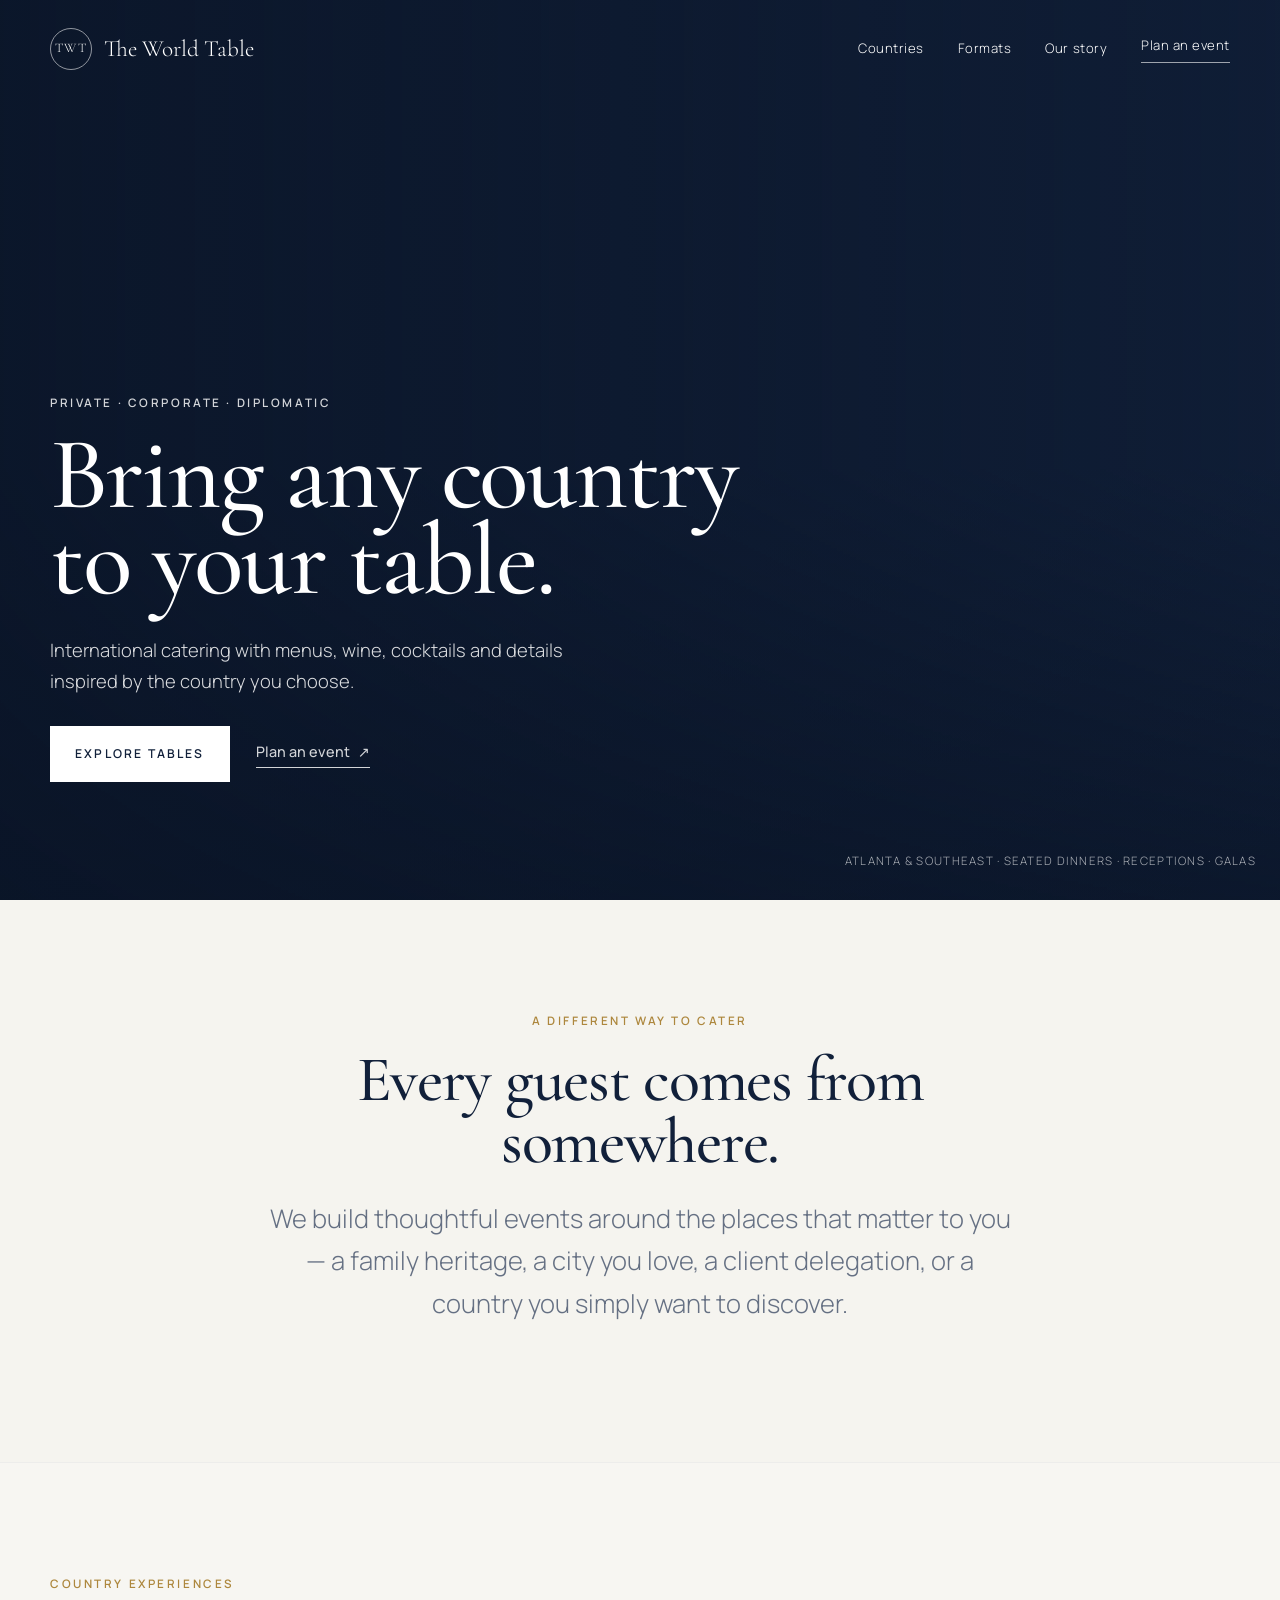
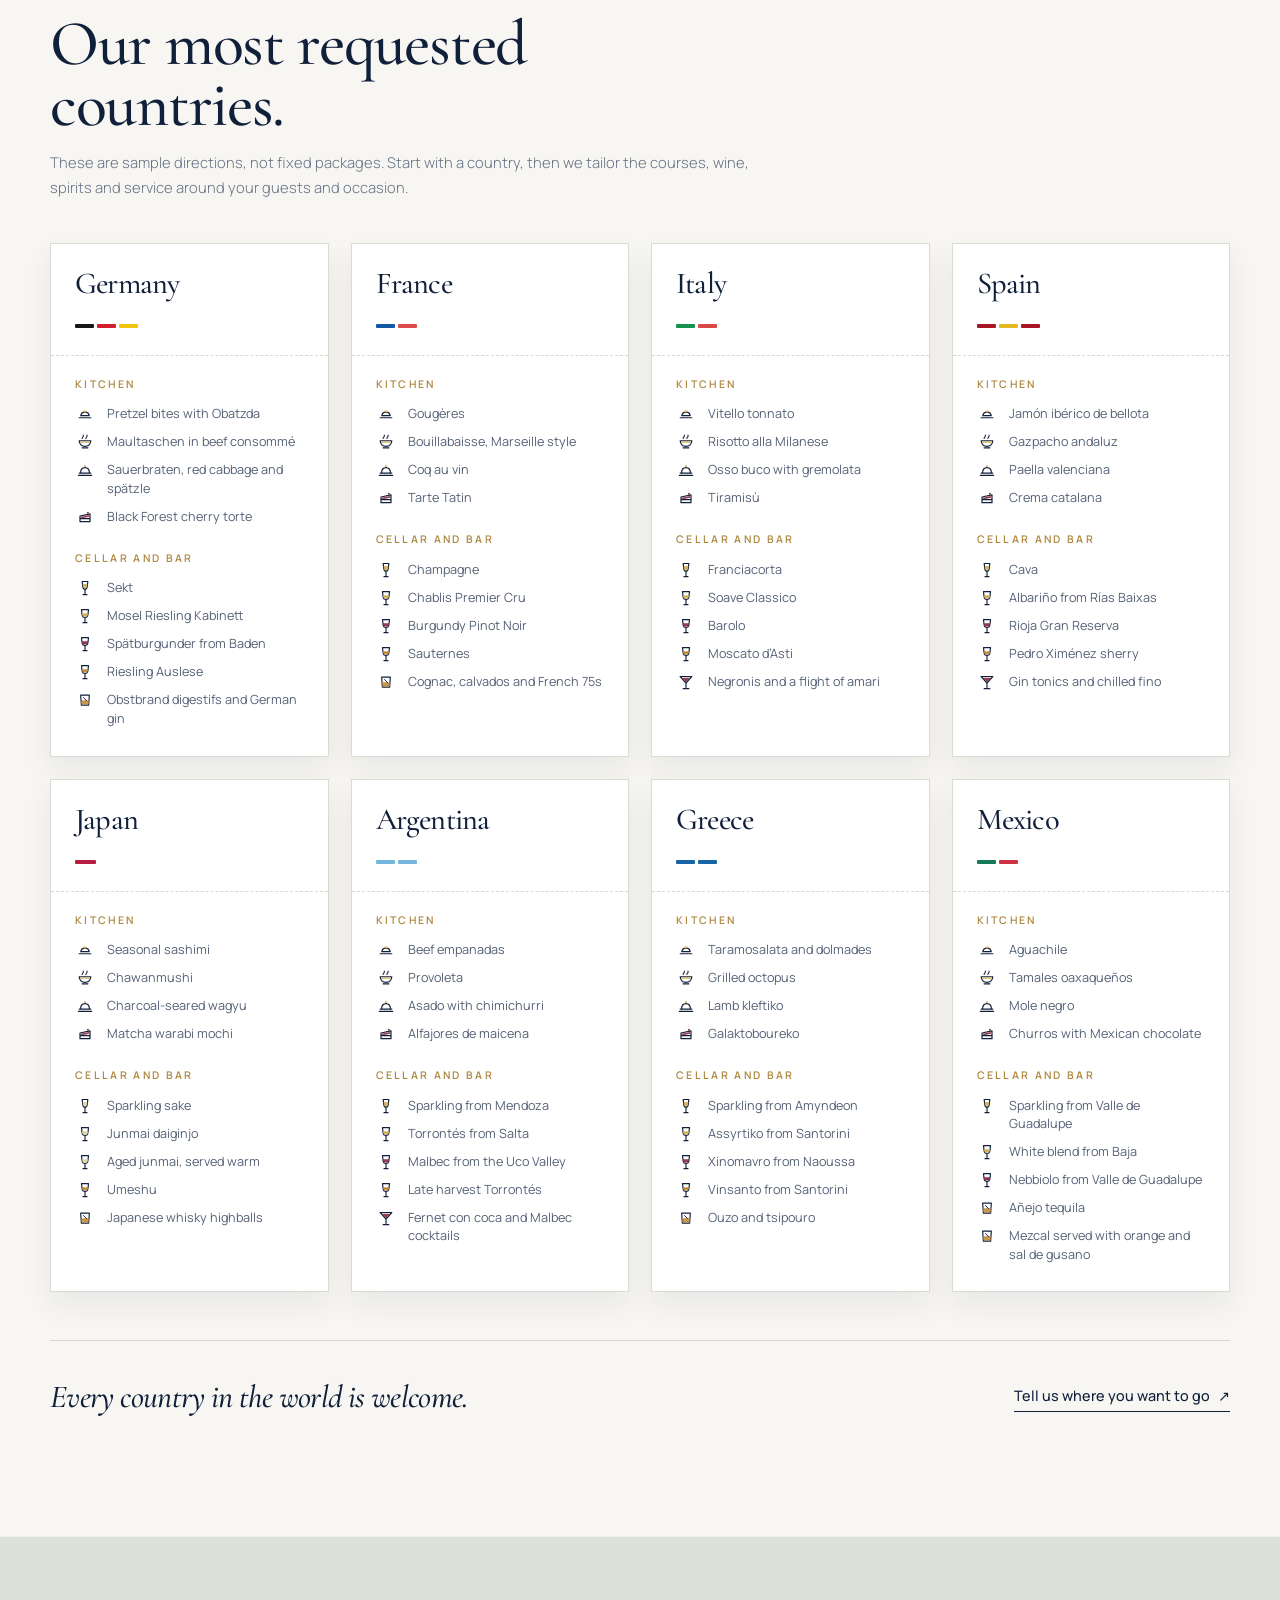
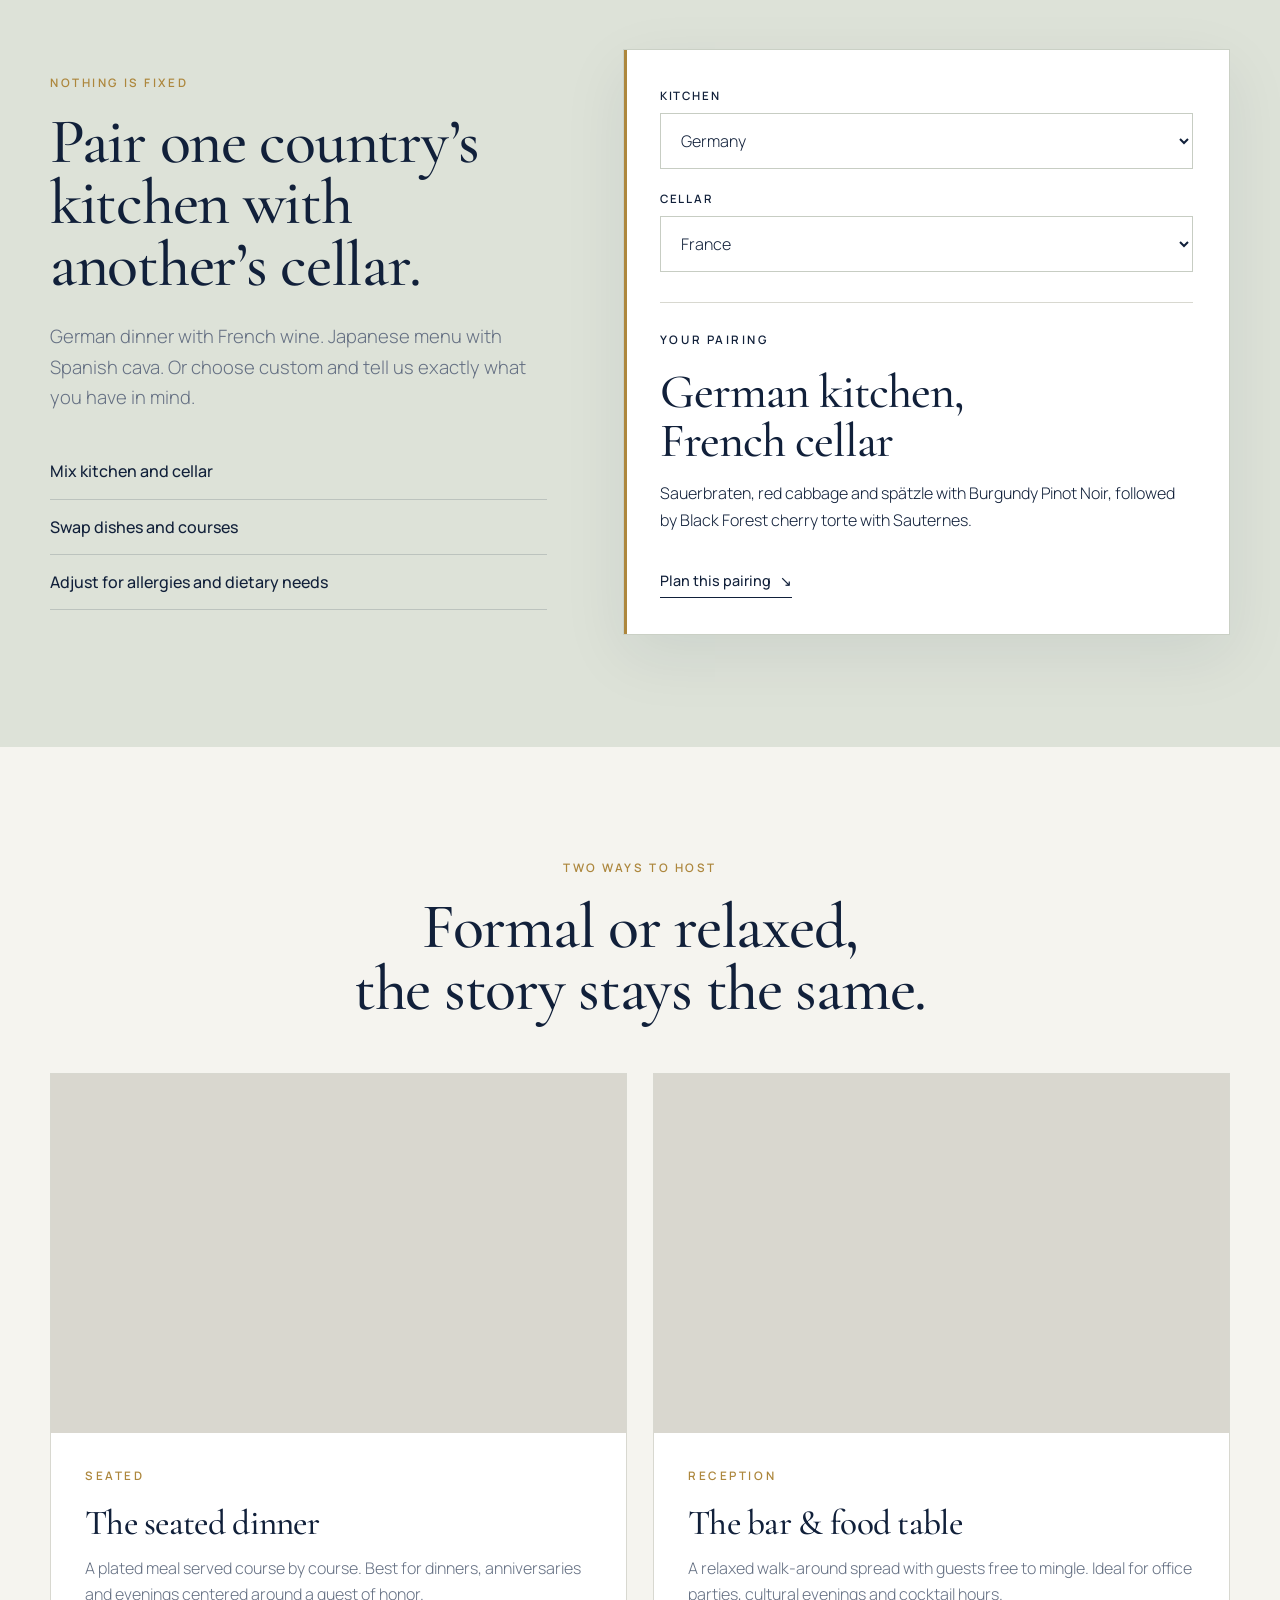
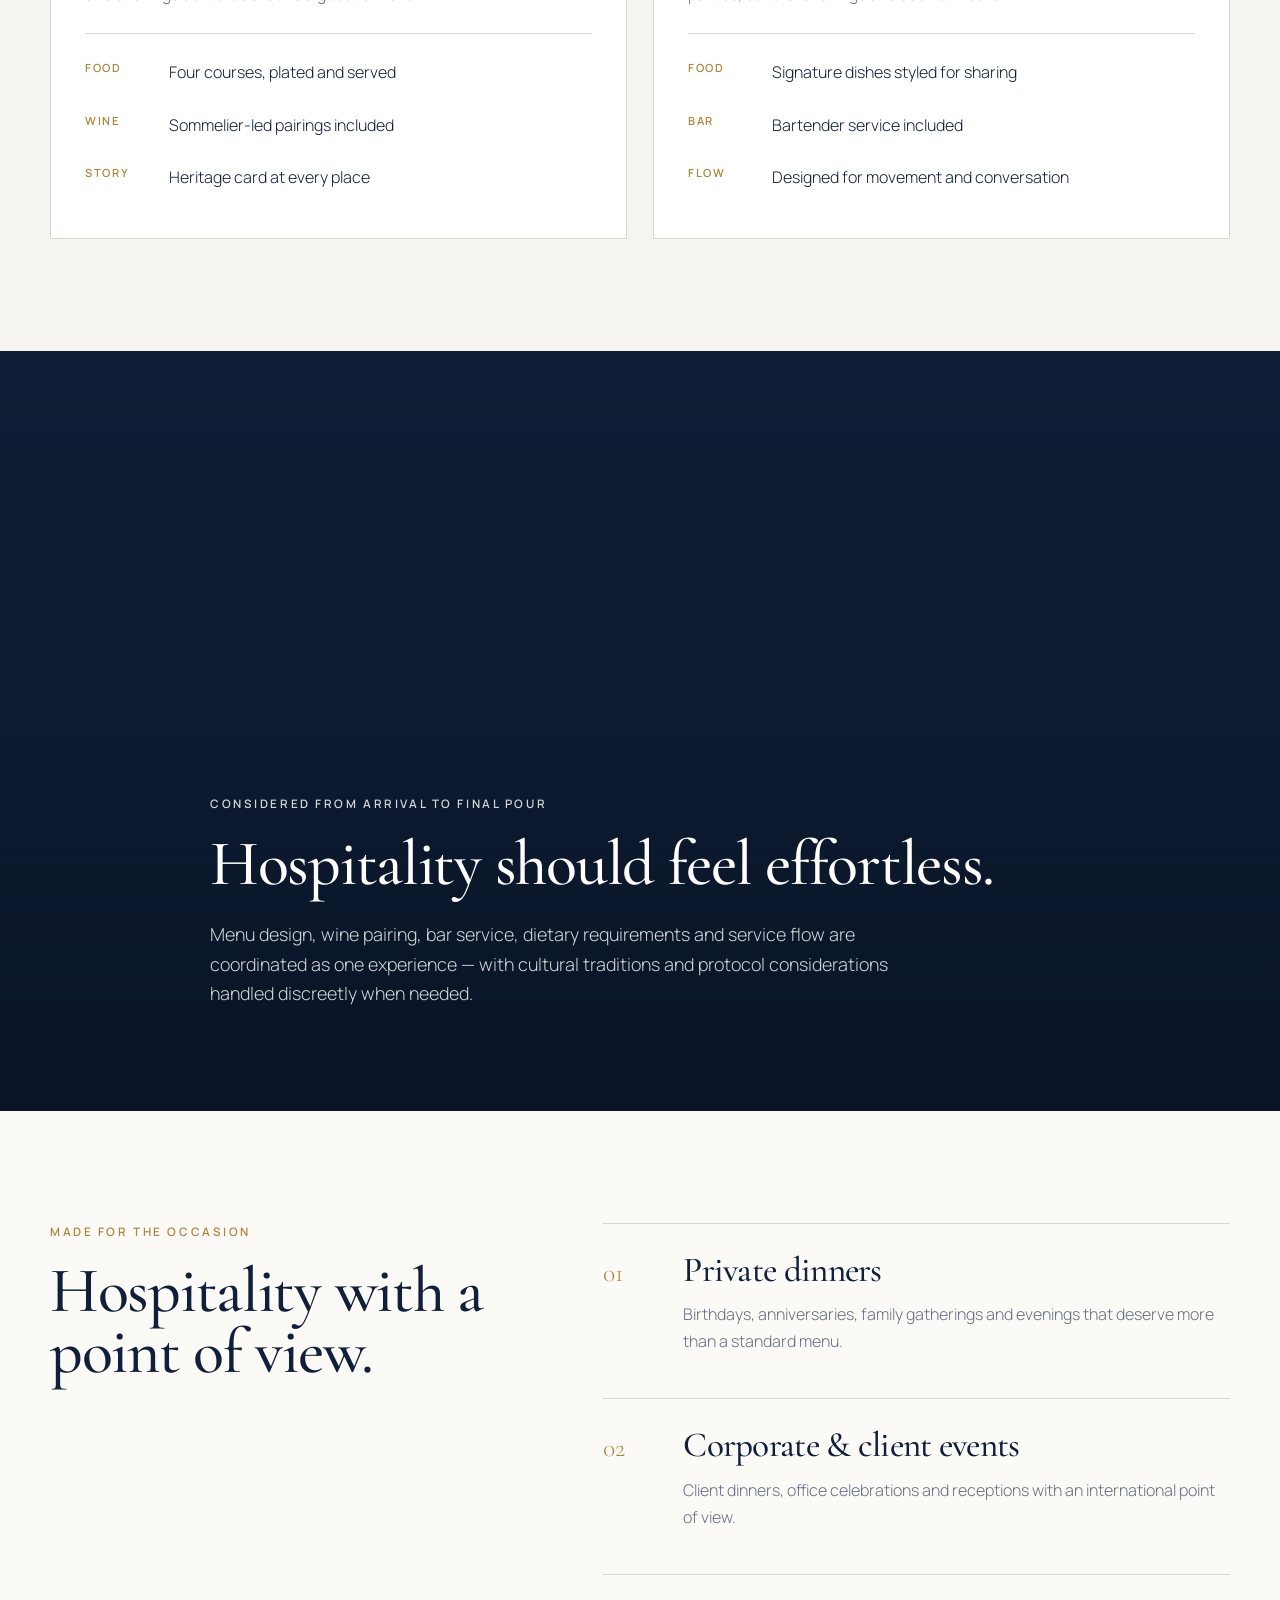
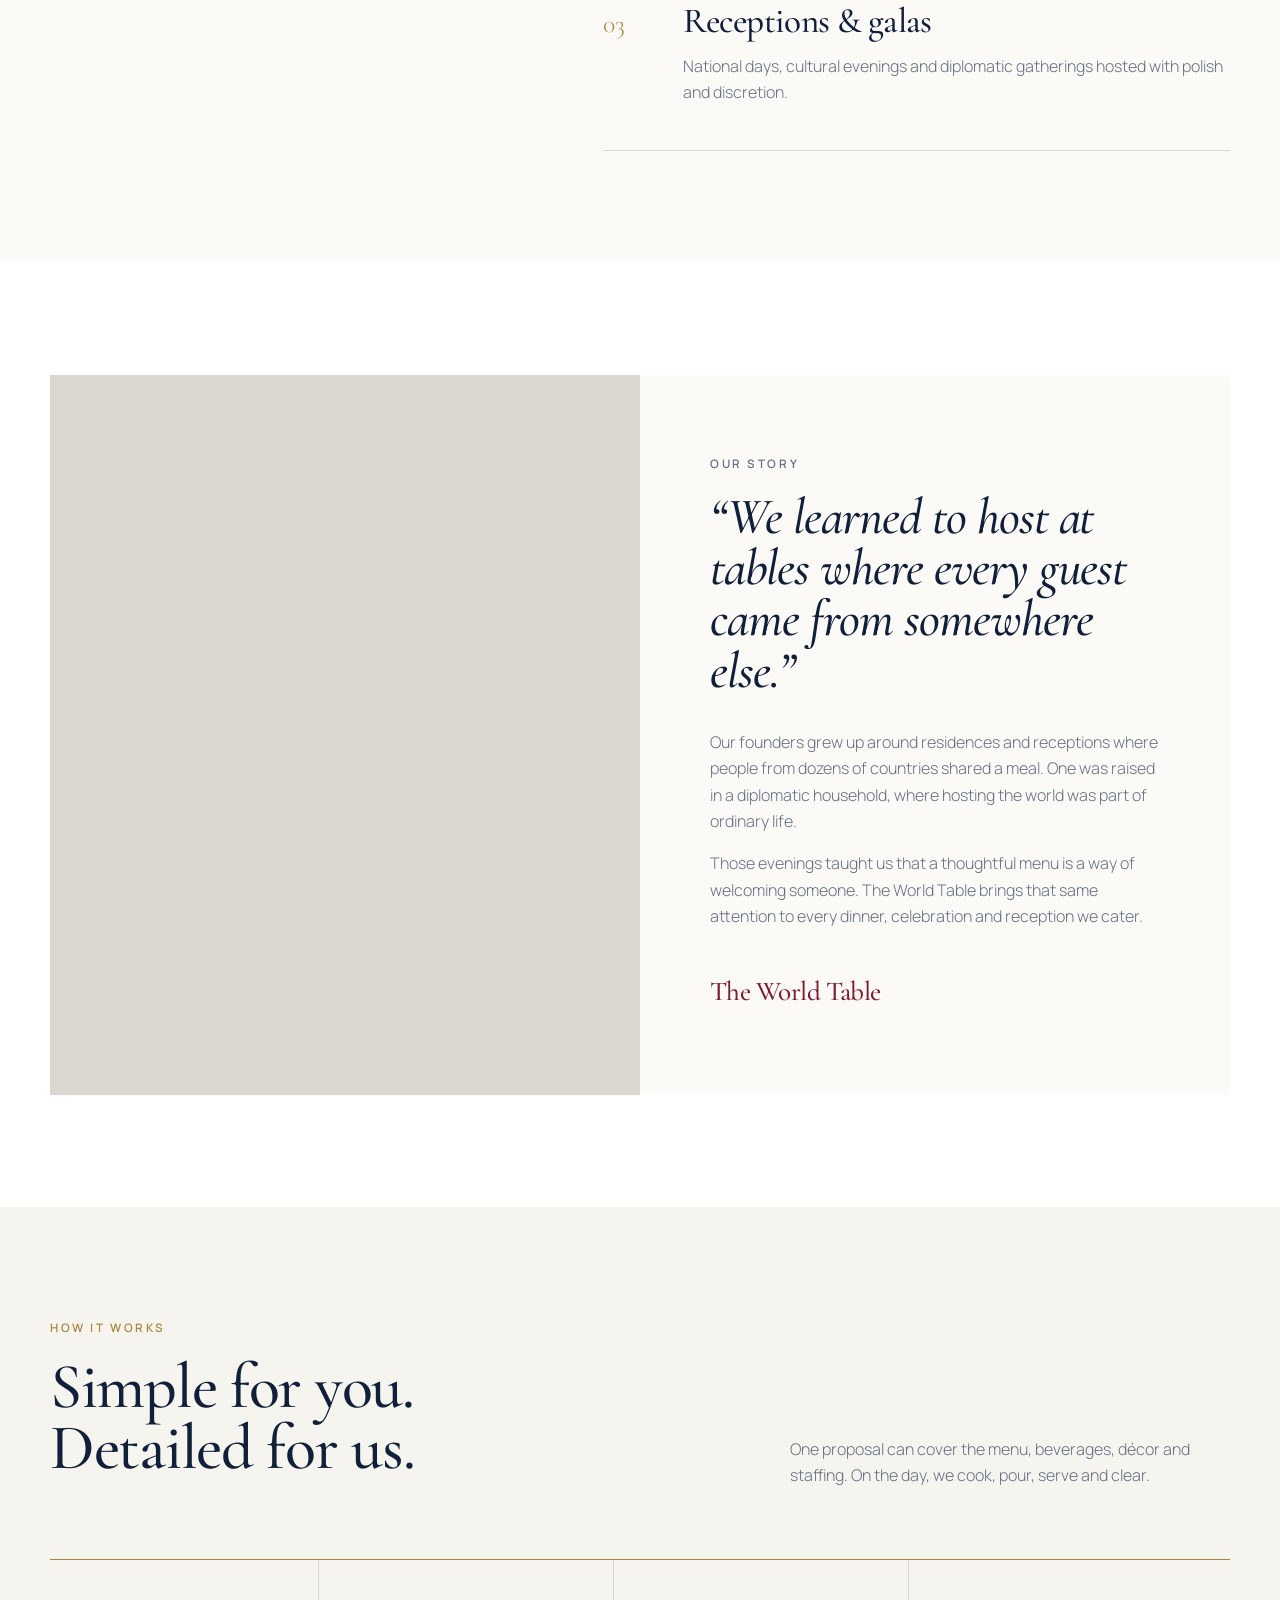
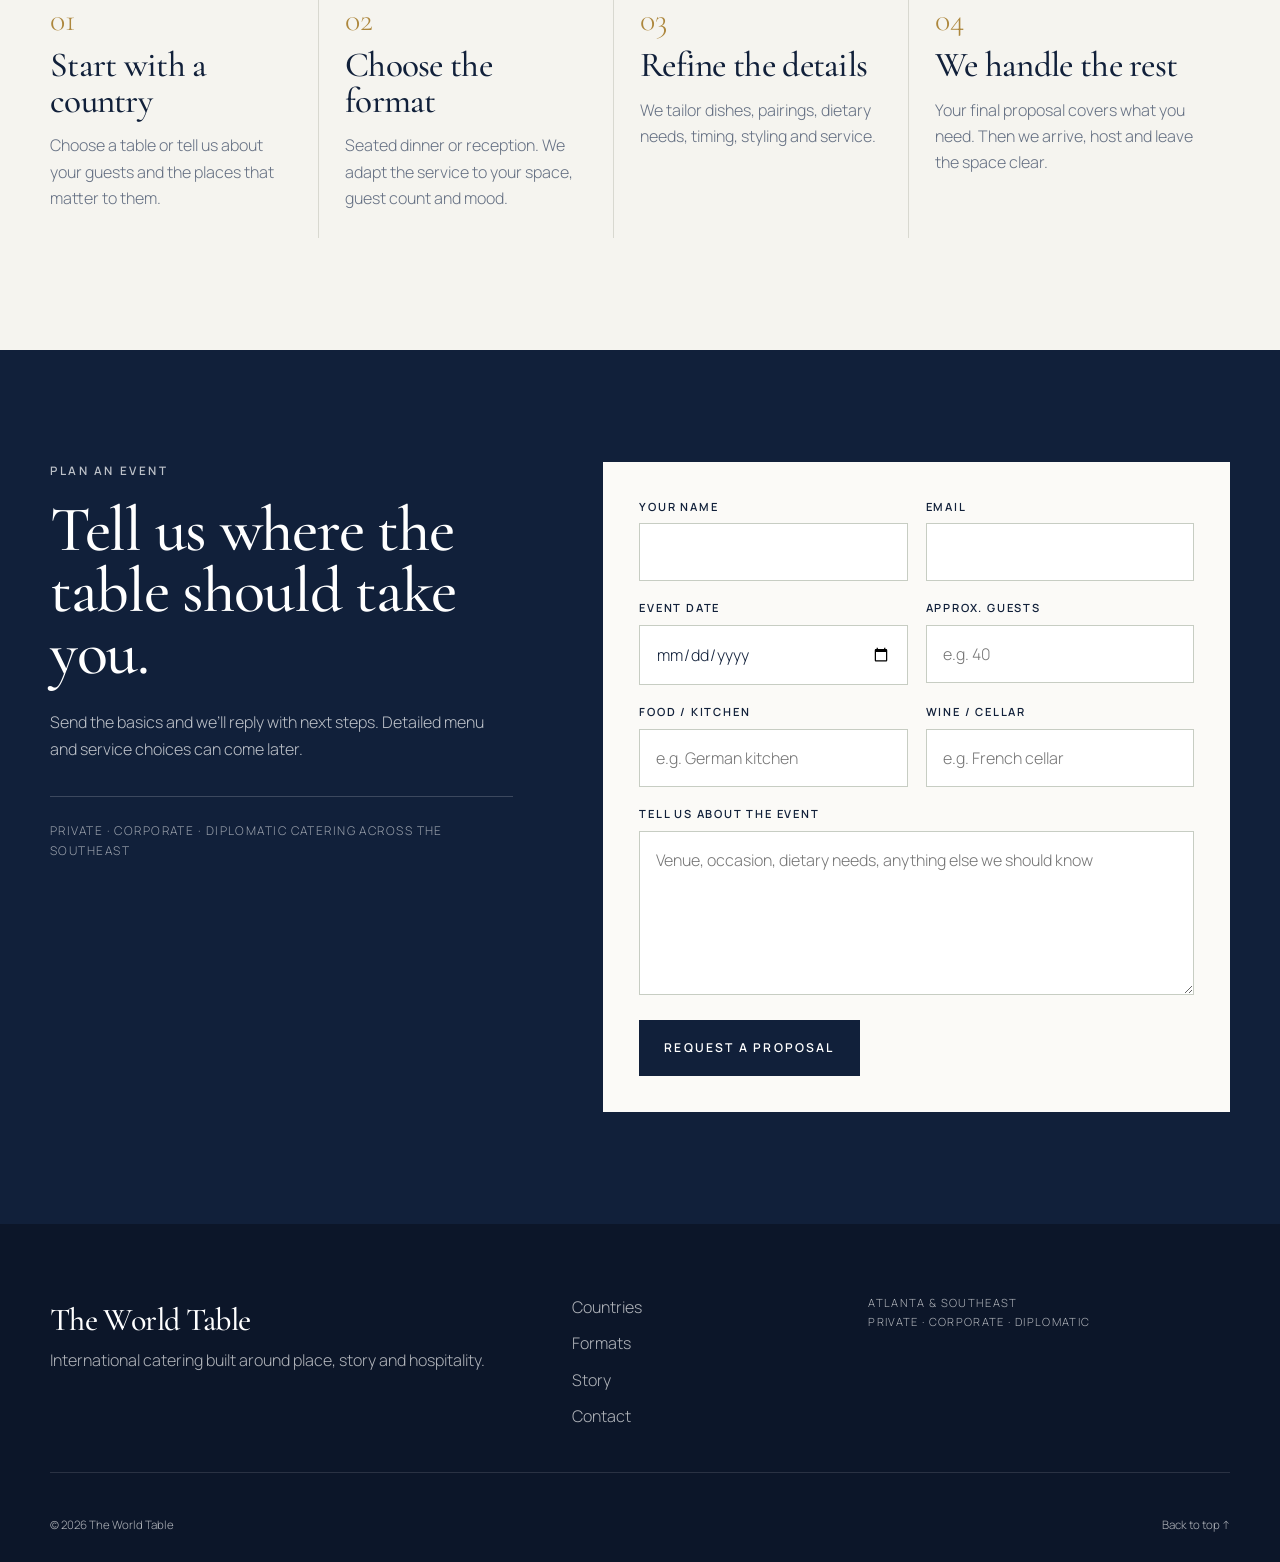
==== commit 35ade9b3: "Update index_v6.html" ====
--- a/index_v6.html
+++ b/index_v6.html
@@ -72,7 +72,7 @@
       <div class="hero-overlay"></div>
       <div class="hero-content container">
         <p class="eyebrow light">Private · Corporate · Diplomatic</p>
-        <h1>Bring a country<br>to your table.</h1>
+        <h1>Bring any country<br>to your table.</h1>
         <p class="hero-copy">International catering with menus, wine, cocktails and details inspired by the country you choose.</p>
         <div class="hero-actions">
           <a class="btn btn-light" href="#experiences">Explore tables</a>
